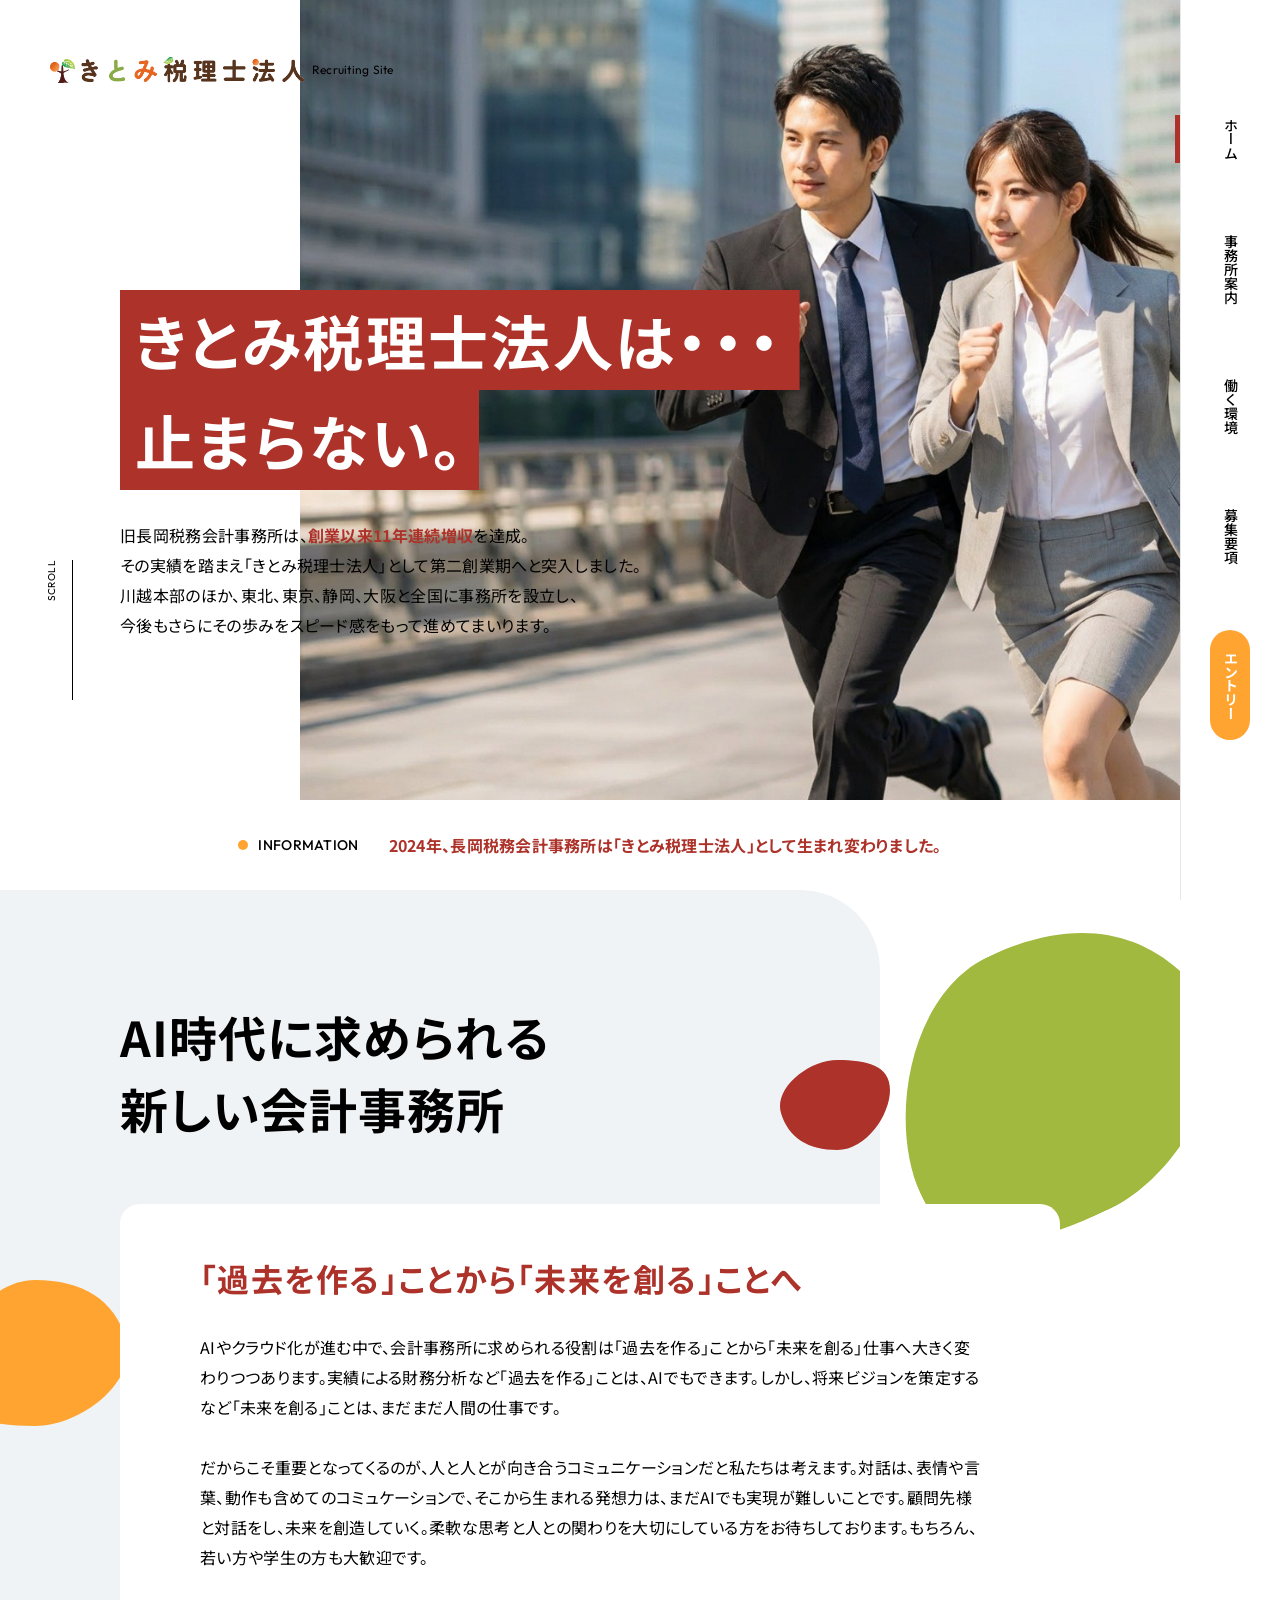
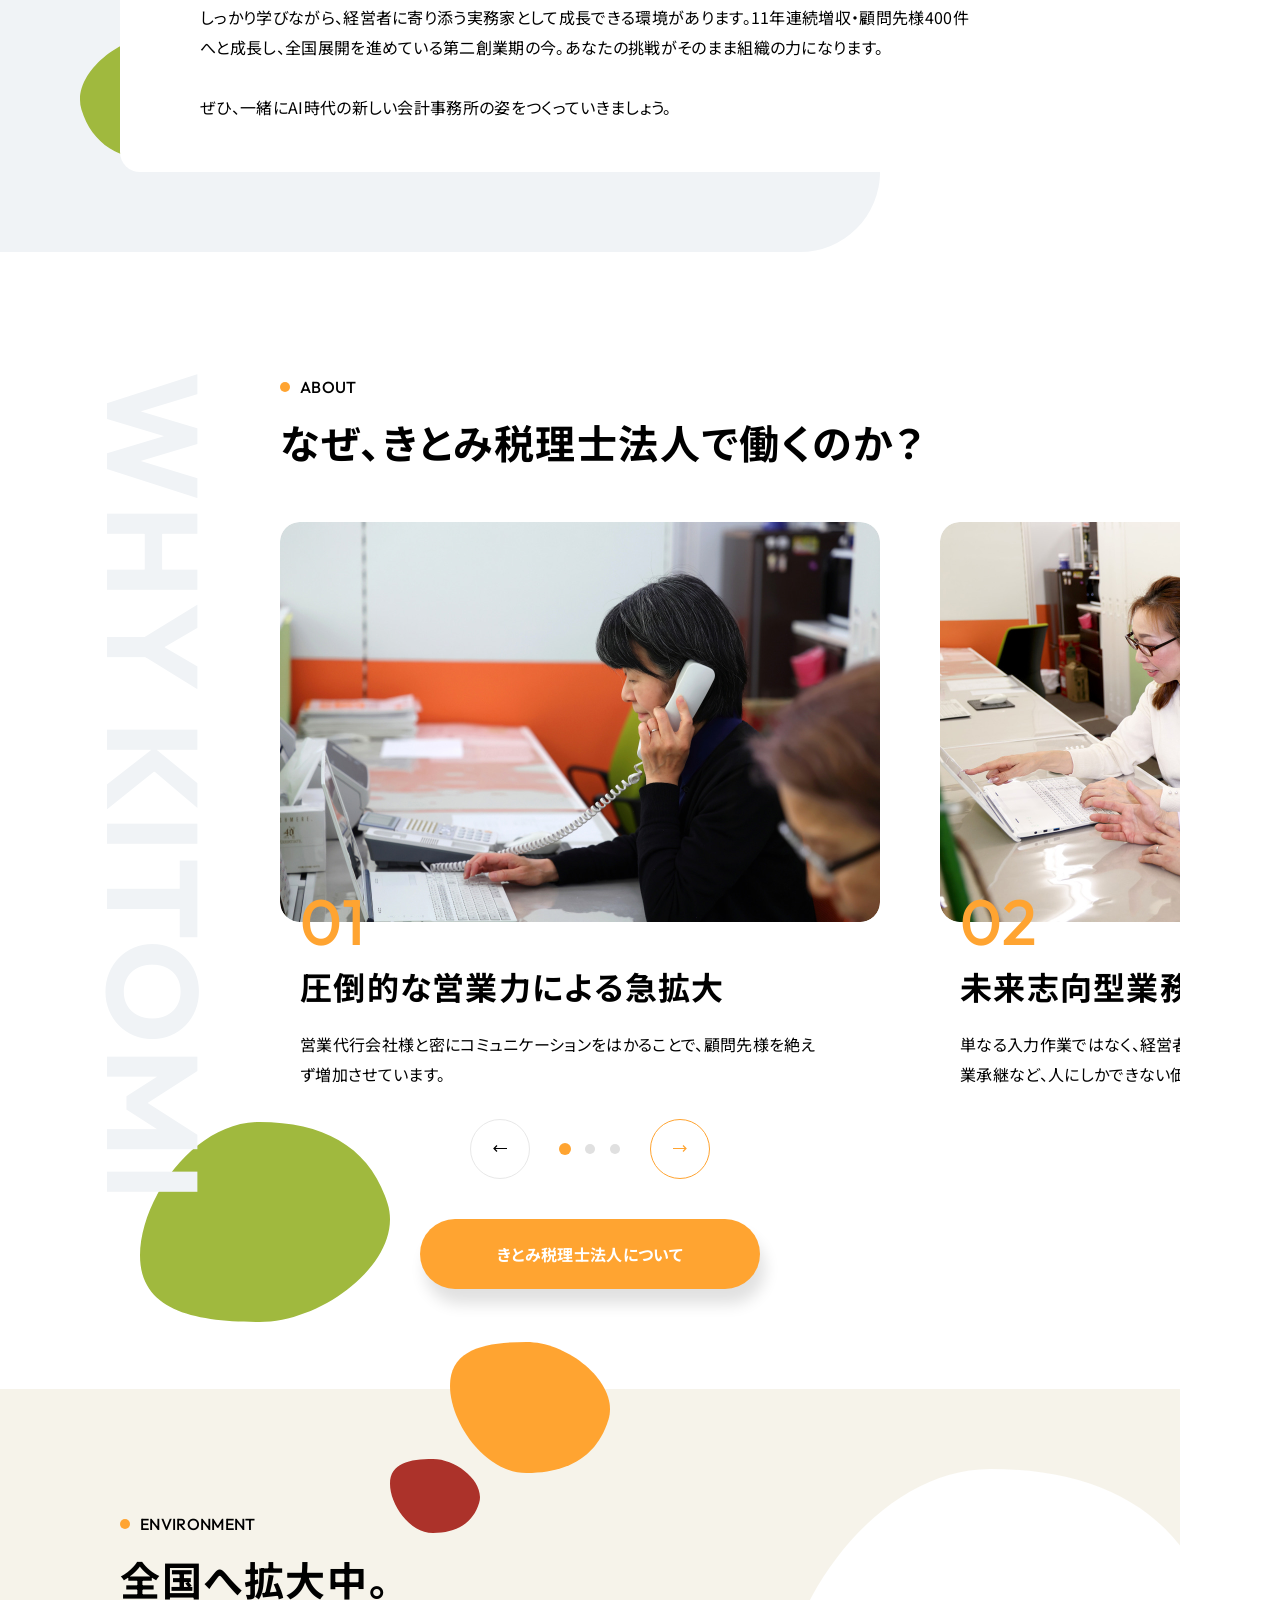
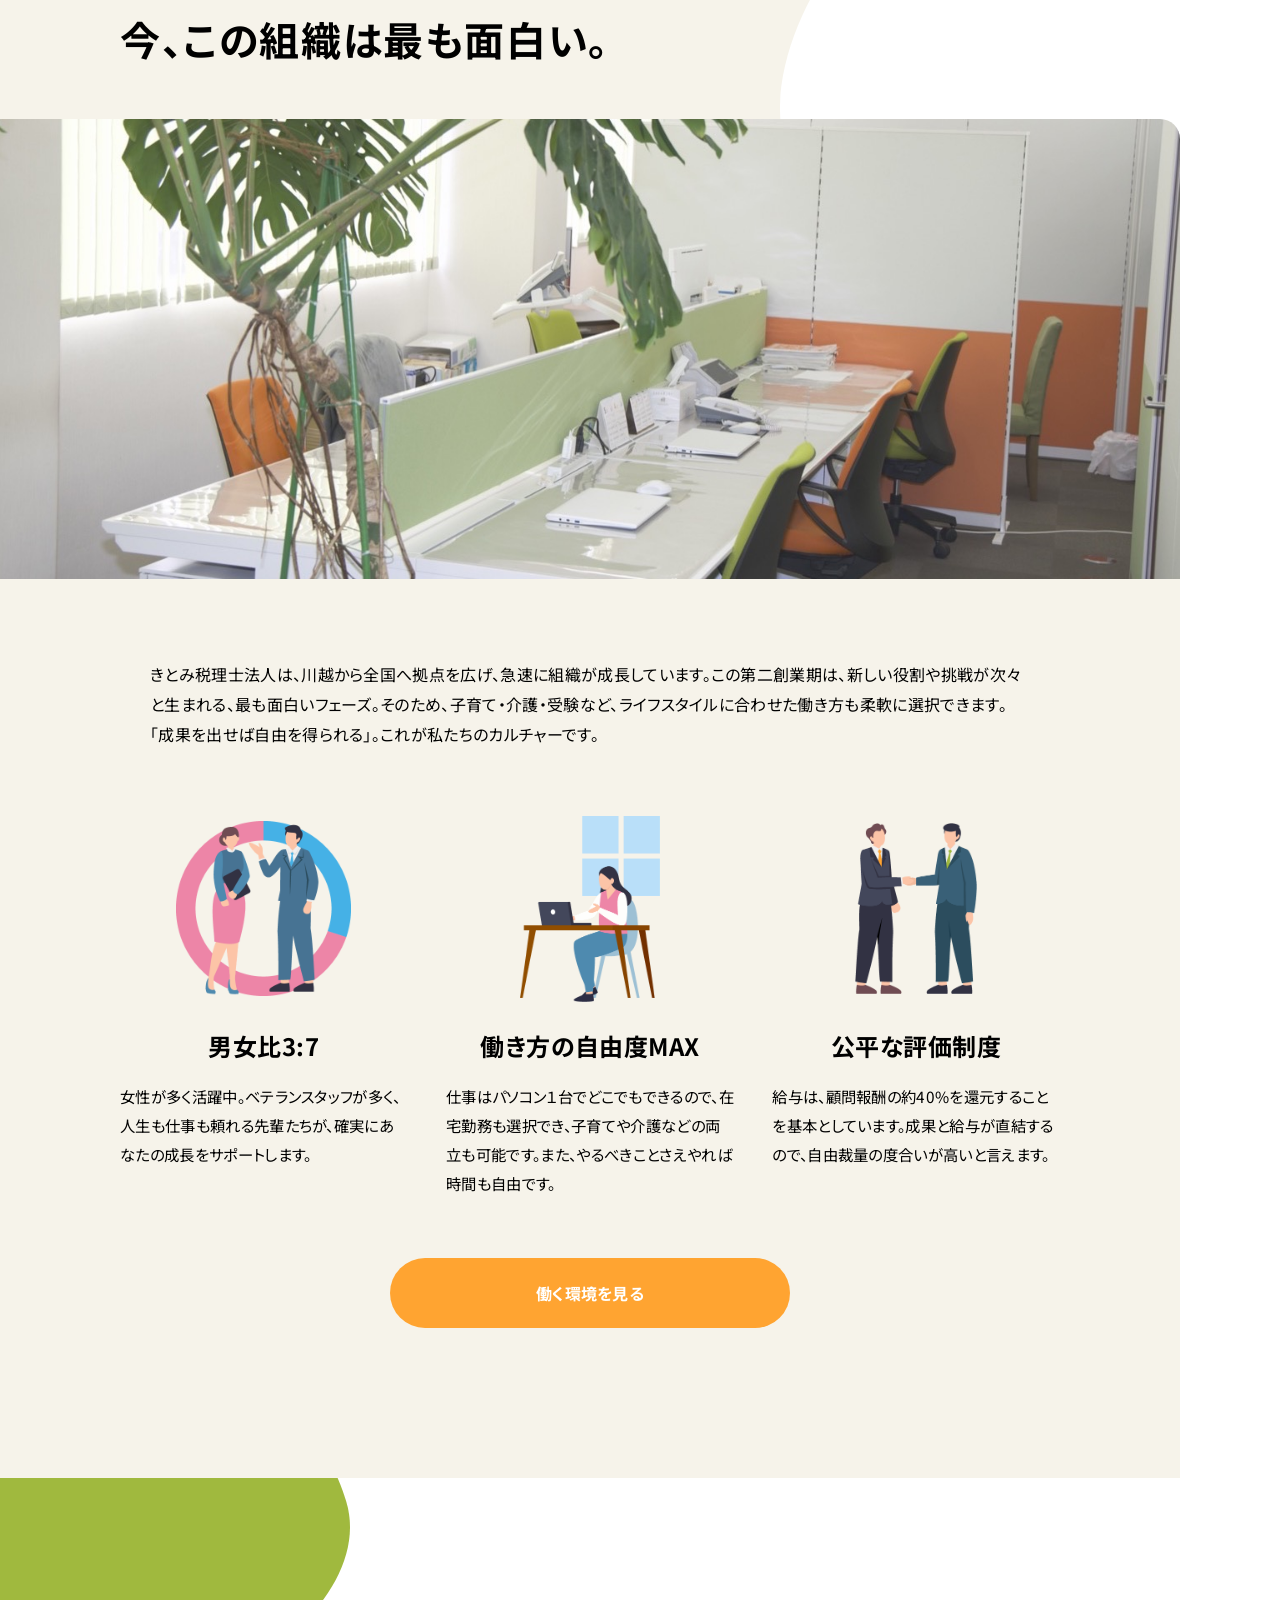
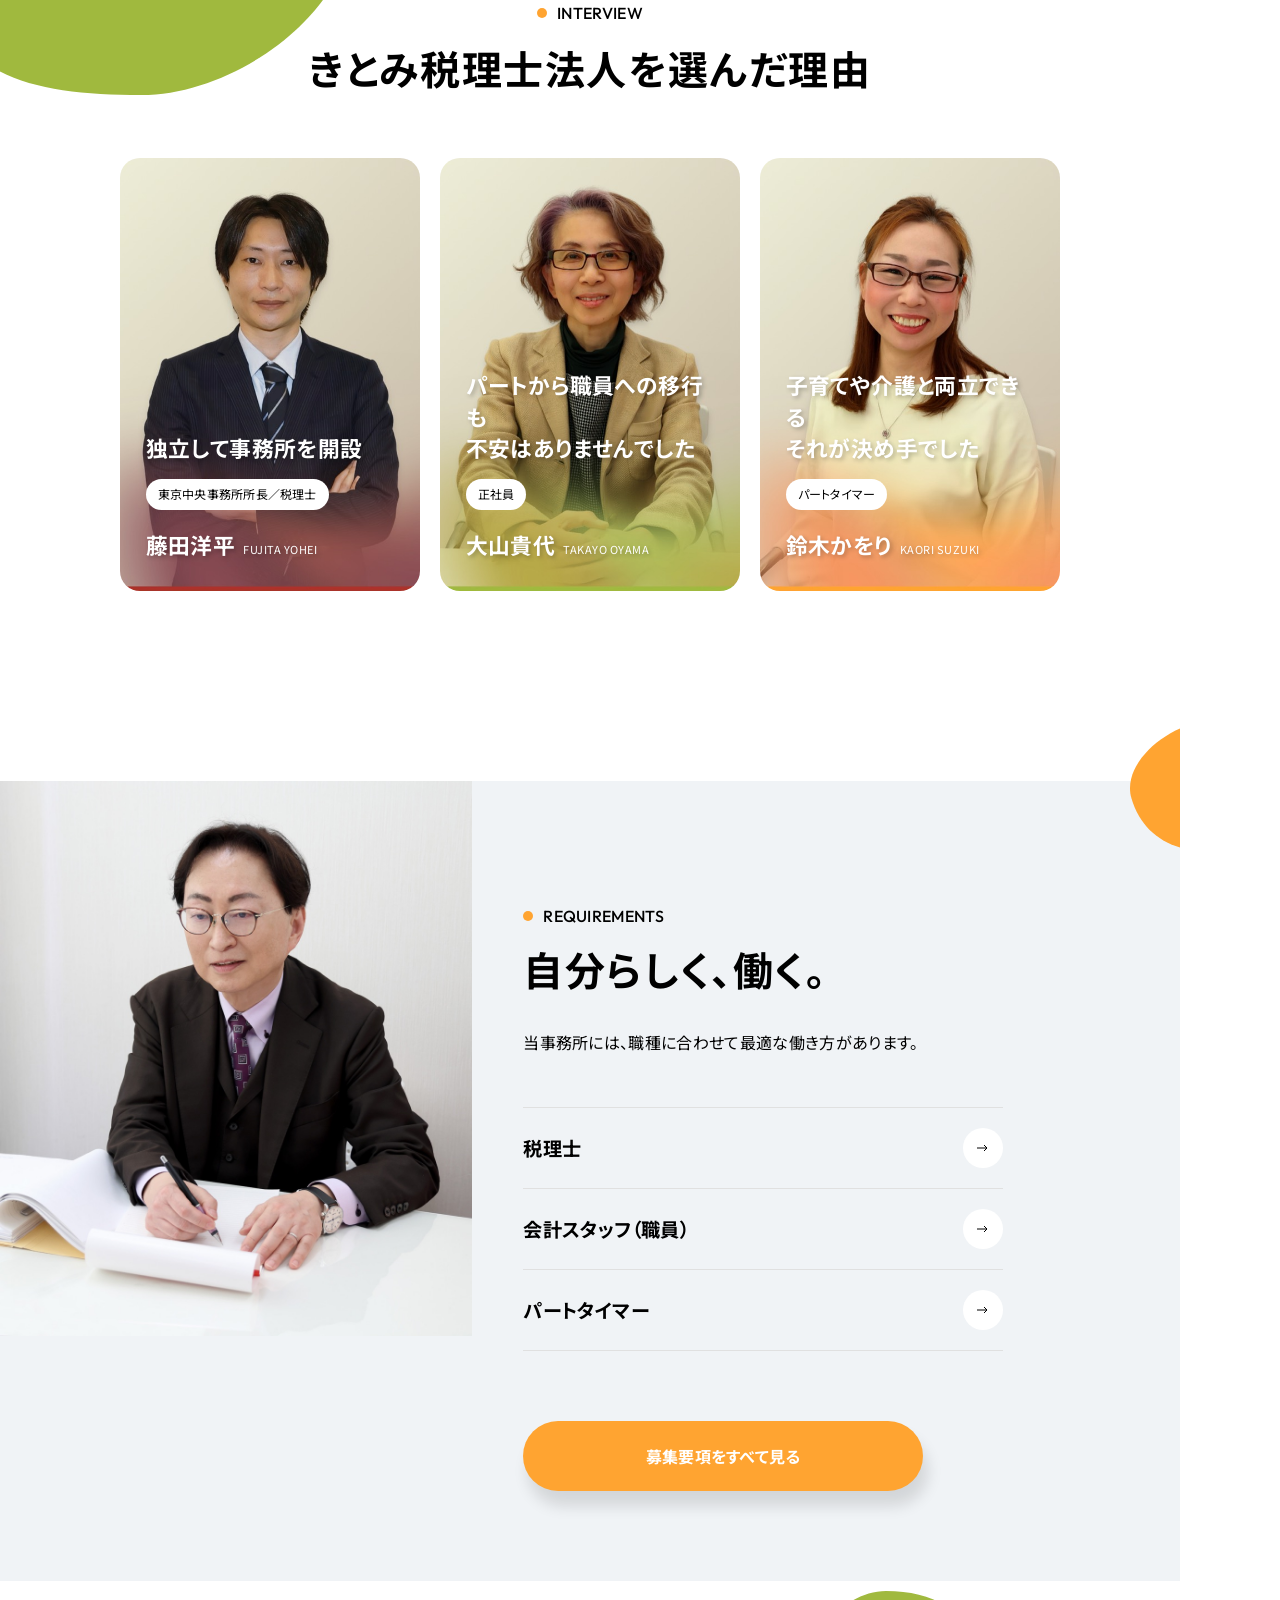
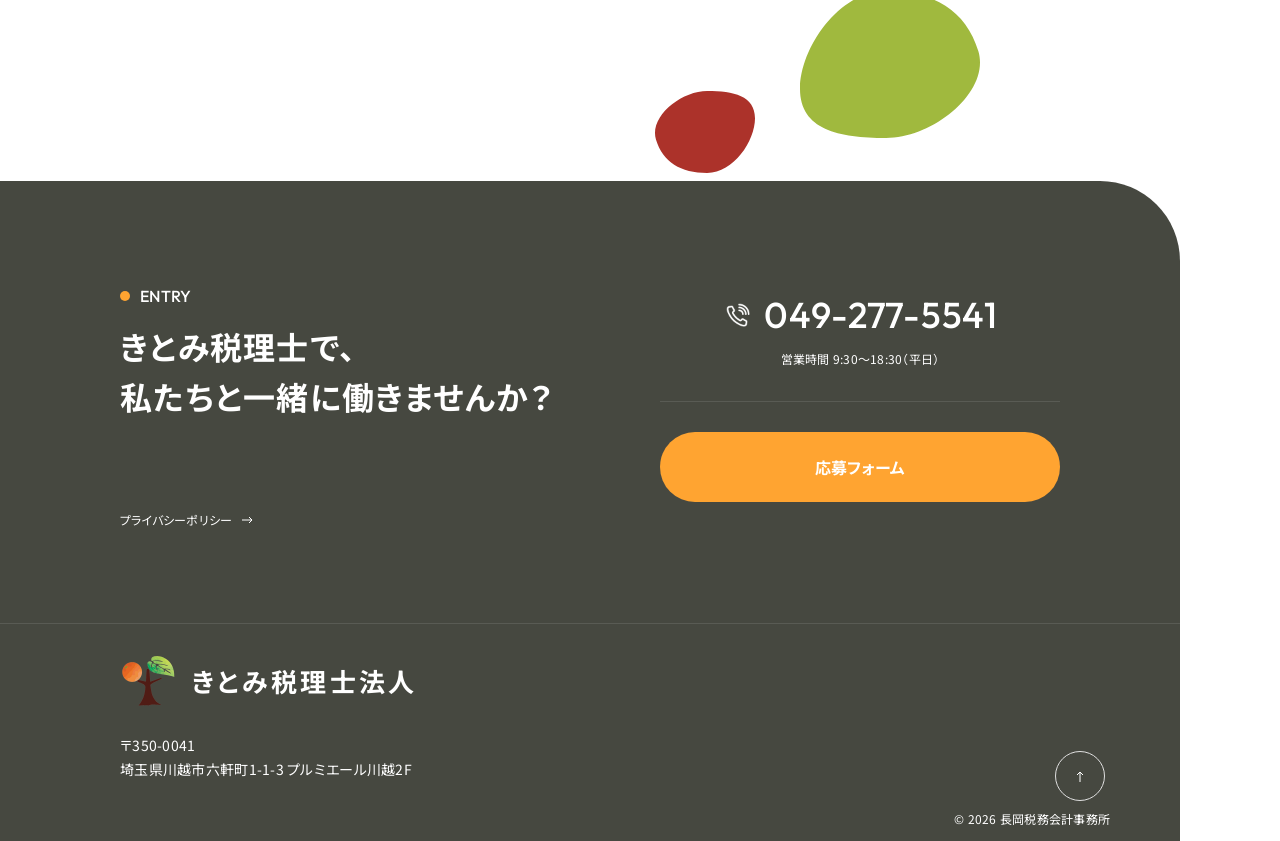
==== index.html @ 3b41a178 "Merge pull request #41 from Zenith-Blue/feature/interview03-popup インタビュー03(鈴木かをり)ポップアップ追加" ====
<!DOCTYPE html>
<html lang="ja">
<head>
  <meta charset="UTF-8">
  <meta name="viewport" content="width=device-width, initial-scale=1.0">
  <title>きとみ税理士法人 採用サイト | AI時代に求められる新しい会計事務所</title>
  <meta name="description" content="きとみ税理士法人は止まらない。11年連続増収、川越から全国へ拡大中。税理士・会計スタッフを募集しています。">
  <link rel="preconnect" href="https://fonts.googleapis.com">
  <link rel="preconnect" href="https://fonts.gstatic.com" crossorigin>
  <link href="https://fonts.googleapis.com/css2?family=Noto+Sans+JP:wght@400;500;700&family=Outfit:wght@400;500;700&display=swap" rel="stylesheet">
  <link rel="stylesheet" href="css/reset.css">
  <link rel="stylesheet" href="css/variables.css">
  <link rel="stylesheet" href="css/common.css">
  <link rel="stylesheet" href="css/pages/home.css">
</head>
<body>
  <div id="header-placeholder"></div>

  <main>
    <!-- MV / Hero -->
    <section class="mv" aria-label="メインビジュアル">
      <a href="index.html" class="site-logo mv__logo" aria-label="きとみ税理士法人 トップへ">
        <img src="images/common/logo.png" alt="きとみ税理士法人" class="site-logo__img" width="254" height="40">
        <span class="site-logo__sub">Recruiting Site</span>
      </a>

      <div class="mv__title">
        <span class="mv__title-line">きとみ税理士法人は<span class="mv__title-dots">・・・</span></span>
        <span class="mv__title-line">止まらない。</span>
      </div>

      <p class="mv__lead">
        旧長岡税務会計事務所は、<span class="mv__lead-em">創業以来11年連続増収</span>を達成。<br class="pc-only">
        その実績を踏まえ「きとみ税理士法人」として第二創業期へと突入しました。<br class="pc-only">
        川越本部のほか、東北、東京、静岡、大阪と全国に事務所を設立し、<br class="pc-only">
        今後もさらにその歩みをスピード感をもって進めてまいります。
      </p>

      <div class="mv__scroll" aria-hidden="true">
        <span class="mv__scroll-text">SCROLL</span>
        <span class="mv__scroll-line"></span>
      </div>

      <img src="images/pages/home/mv-hero.jpg" alt="きとみ税理士法人で働くスタッフ" class="mv__photo" width="880" height="800">
    </section>

    <!-- Information -->
    <div class="information">
      <p class="information__row">
        <span class="information__en">INFORMATION</span>
        <span class="information__text information__text--notice">2024年、長岡税務会計事務所は「きとみ税理士法人」として生まれ変わりました。</span>
      </p>
    </div>

    <!-- Message -->
    <section class="message" aria-label="代表メッセージ">
      <img src="images/common/blob-message-1.svg" alt="" class="blob message__blob message__blob--1">
      <img src="images/common/blob-message-2.svg" alt="" class="blob message__blob message__blob--2">
      <img src="images/common/blob-message-3.svg" alt="" class="blob message__blob message__blob--3">
      <img src="images/common/blob-message-4.svg" alt="" class="blob message__blob message__blob--4">

      <div class="message__bg"></div>

      <div class="message__inner">
        <h2 class="message__heading">
          AI時代に求められる<br>新しい会計事務所
        </h2>

        <div class="message__card">
          <h3 class="message__card-title">「過去を作る」ことから<br class="sp-only"><span class="message__card-title-em">「未来を創る」ことへ</span></h3>
          <div class="message__card-body">
            <p>AIやクラウド化が進む中で、会計事務所に求められる役割は「過去を作る」ことから「未来を創る」仕事へ大きく変わりつつあります。実績による財務分析など「過去を作る」ことは、AIでもできます。しかし、将来ビジョンを策定するなど「未来を創る」ことは、まだまだ人間の仕事です。</p>
            <p>だからこそ重要となってくるのが、人と人とが向き合うコミュニケーションだと私たちは考えます。対話は、表情や言葉、動作も含めてのコミュケーションで、そこから生まれる発想力は、まだAIでも実現が難しいことです。顧問先様と対話をし、未来を創造していく。柔軟な思考と人との関わりを大切にしている方をお待ちしております。もちろん、若い方や学生の方も大歓迎です。</p>
            <p>しっかり学びながら、経営者に寄り添う実務家として成長できる環境があります。11年連続増収・顧問先様400件へと成長し、全国展開を進めている第二創業期の今。あなたの挑戦がそのまま組織の力になります。</p>
            <p>ぜひ、一緒にAI時代の新しい会計事務所の姿をつくっていきましょう。</p>
          </div>
        </div>
      </div>
    </section>

    <!-- About / Why Kitomi -->
    <section class="about" aria-label="きとみ税理士法人について">
      <p class="about__deco-text" aria-hidden="true">WHY KITOMI</p>

      <img src="images/common/blob-about-1.svg" alt="" class="blob about__blob about__blob--1">
      <img src="images/common/blob-about-2.svg" alt="" class="blob about__blob about__blob--2">

      <div class="about__title section-title">
        <span class="section-title__en">ABOUT</span>
        <h2 class="section-title__jp">なぜ、きとみ税理士法人で<br class="sp-only">働くのか？</h2>
      </div>

      <div class="about-slider" data-slider>
        <div class="about-slider__viewport">
          <div class="about-slider__track" data-slider-track>
            <article class="about-slider__item" data-slider-item>
              <div class="about-slider__img">
                <picture>
                  <source media="(min-width: 768px)" srcset="images/pages/home/about-01.jpg">
                  <img src="images/pages/home/about-01-sp.jpg" alt="クライアントと対話する税理士" width="600" height="400">
                </picture>
              </div>
              <span class="about-slider__num">01</span>
              <div class="about-slider__txt">
                <h3 class="about-slider__title">圧倒的な営業力による急拡大</h3>
                <p class="about-slider__body">営業代行会社様と密にコミュニケーションをはかることで、顧問先様を絶えず増加させています。</p>
              </div>
            </article>

            <article class="about-slider__item" data-slider-item>
              <div class="about-slider__img">
                <picture>
                  <source media="(min-width: 768px)" srcset="images/pages/home/about-02.jpg">
                  <img src="images/pages/home/about-02-sp.jpg" alt="未来志向の業務" width="600" height="400">
                </picture>
              </div>
              <span class="about-slider__num">02</span>
              <div class="about-slider__txt">
                <h3 class="about-slider__title">未来志向型業務</h3>
                <p class="about-slider__body">単なる入力作業ではなく、経営者との対話、未来の意思決定支援、相続・事業承継など、人にしかできない価値領域に力を入れています。</p>
              </div>
            </article>

            <article class="about-slider__item" data-slider-item>
              <div class="about-slider__img">
                <picture>
                  <source media="(min-width: 768px)" srcset="images/pages/home/about-03.jpg">
                  <img src="images/pages/home/about-03-sp.jpg" alt="柔軟な働き方" width="600" height="400">
                </picture>
              </div>
              <span class="about-slider__num">03</span>
              <div class="about-slider__txt">
                <h3 class="about-slider__title">自由度 × 生産性を両立した働き方</h3>
                <p class="about-slider__body">裁量の大きい働き方、明確な評価制度、新拠点の立ち上げなど個人の挑戦が形になりやすいフェーズです。</p>
              </div>
            </article>
          </div>
        </div>

        <div class="about-slider__pagination">
          <button class="about-slider__arrow about-slider__arrow--prev" data-slider-prev type="button" aria-label="前のスライド">
            <svg viewBox="0 0 14 9" aria-hidden="true">
              <path d="M14 4.5H1M4 1.5L1 4.5L4 7.5" stroke="currentColor" fill="none" stroke-width="1.2"/>
            </svg>
          </button>
          <div class="about-slider__dots" aria-hidden="true">
            <button class="about-slider__dot is-active" data-slider-dot type="button" aria-label="スライド1"></button>
            <button class="about-slider__dot" data-slider-dot type="button" aria-label="スライド2"></button>
            <button class="about-slider__dot" data-slider-dot type="button" aria-label="スライド3"></button>
          </div>
          <button class="about-slider__arrow about-slider__arrow--next" data-slider-next type="button" aria-label="次のスライド">
            <svg viewBox="0 0 14 9" aria-hidden="true">
              <path d="M0 4.5H13M10 1.5L13 4.5L10 7.5" stroke="currentColor" fill="none" stroke-width="1.2"/>
            </svg>
          </button>
        </div>
      </div>

      <a href="about.html" class="button button--gradient button--wide about__cta">きとみ税理士法人について</a>
    </section>

    <!-- Environment -->
    <section class="environment" aria-label="働く環境">
      <img src="images/common/blob-env-1.svg" alt="" class="blob environment__blob environment__blob--1">
      <img src="images/common/blob-env-2.svg" alt="" class="blob environment__blob environment__blob--2">

      <div class="environment__title section-title">
        <span class="section-title__en">ENVIRONMENT</span>
        <h2 class="section-title__jp">全国へ拡大中。<br>今、この組織は最も面白い。</h2>
      </div>

      <figure class="environment__photo">
        <picture>
          <source media="(min-width: 768px)" srcset="images/pages/home/env-main.jpg">
          <img src="images/pages/home/env-main-sp.jpg" alt="きとみ税理士法人 オフィスの様子" width="1240" height="480">
        </picture>
      </figure>

      <p class="environment__lead">
        きとみ税理士法人は、川越から全国へ拠点を広げ、急速に組織が成長しています。この第二創業期は、新しい役割や挑戦が次々と生まれる、最も面白いフェーズ。そのため、子育て・介護・受験など、ライフスタイルに合わせた働き方も柔軟に選択できます。「成果を出せば自由を得られる」。これが私たちのカルチャーです。
      </p>

      <div class="environment__pickup">
        <article class="env-card">
          <div class="env-card__img-wrap">
            <img src="images/pages/home/env-01.png" alt="" class="env-card__img" width="175" height="175">
          </div>
          <h3 class="env-card__title">男女比3:7</h3>
          <p class="env-card__body">女性が多く活躍中。ベテランスタッフが多く、人生も仕事も頼れる先輩たちが、確実にあなたの成長をサポートします。</p>
        </article>

        <article class="env-card">
          <div class="env-card__img-wrap">
            <img src="images/pages/home/env-02.png" alt="" class="env-card__img" width="140" height="185">
          </div>
          <h3 class="env-card__title">働き方の自由度MAX</h3>
          <p class="env-card__body">仕事はパソコン１台でどこでもできるので、在宅勤務も選択でき、子育てや介護などの両立も可能です。また、やるべきことさえやれば時間も自由です。</p>
        </article>

        <article class="env-card">
          <div class="env-card__img-wrap">
            <img src="images/pages/home/env-03.png" alt="" class="env-card__img" width="122" height="170">
          </div>
          <h3 class="env-card__title">公平な評価制度</h3>
          <p class="env-card__body">給与は、顧問報酬の約40%を還元することを基本としています。成果と給与が直結するので、自由裁量の度合いが高いと言えます。</p>
        </article>
      </div>

      <a href="environment.html" class="button button--orange environment__cta">働く環境を見る</a>
    </section>

    <!-- Interview -->
    <section class="interview" aria-label="社員インタビュー">
      <img src="images/common/blob-interview.svg" alt="" class="blob interview__blob">

      <div class="interview__title section-title section-title--center">
        <span class="section-title__en">INTERVIEW</span>
        <h2 class="section-title__jp">きとみ税理士法人を選んだ理由</h2>
      </div>

      <div class="interview-slider" data-slider data-slider-max="1200">
        <div class="interview__list" data-slider-track>
          <button type="button" class="interview-card" data-slider-item data-popup-open="interview-popup-01" aria-label="藤田洋平さんのインタビューを読む">
            <div class="interview-card__img-wrap">
              <img src="images/pages/home/interview-01-fujita.jpg" alt="" class="interview-card__img" width="360" height="520">
              <div class="interview-card__overlay"></div>
              <div class="interview-card__gradient"></div>
            </div>
            <div class="interview-card__txt">
              <div class="interview-card__labels">
                <span class="interview-card__label">独立して事務所を開設</span>
              </div>
              <span class="interview-card__role">東京中央事務所所長／税理士</span>
              <p class="interview-card__name">藤田洋平<span class="interview-card__name-en">FUJITA YOHEI</span></p>
            </div>
          </button>

          <button type="button" class="interview-card" data-slider-item data-popup-open="interview-popup-02" aria-label="大山貴代さんのインタビューを読む">
            <div class="interview-card__img-wrap">
              <img src="images/pages/home/interview-03.jpg" alt="" class="interview-card__img" width="360" height="520">
              <div class="interview-card__overlay"></div>
              <div class="interview-card__gradient"></div>
            </div>
            <div class="interview-card__txt">
              <div class="interview-card__labels">
                <span class="interview-card__label">パートから職員への移行も</span>
                <span class="interview-card__label">不安はありませんでした</span>
              </div>
              <span class="interview-card__role">正社員</span>
              <p class="interview-card__name">大山貴代<span class="interview-card__name-en">TAKAYO OYAMA</span></p>
            </div>
          </button>

          <button type="button" class="interview-card" data-slider-item data-popup-open="interview-popup-03" aria-label="鈴木かをりさんのインタビューを読む">
            <div class="interview-card__img-wrap">
              <img src="images/pages/home/interview-01.jpg" alt="" class="interview-card__img" width="360" height="520">
              <div class="interview-card__overlay"></div>
              <div class="interview-card__gradient"></div>
            </div>
            <div class="interview-card__txt">
              <div class="interview-card__labels">
                <span class="interview-card__label">子育てや介護と両立できる</span>
                <span class="interview-card__label">それが決め手でした</span>
              </div>
              <span class="interview-card__role">パートタイマー</span>
              <p class="interview-card__name">鈴木かをり<span class="interview-card__name-en">KAORI SUZUKI</span></p>
            </div>
          </button>
        </div>

        <div class="interview-slider__dots">
          <button class="about-slider__dot is-active" data-slider-dot type="button" aria-label="スライド1"></button>
          <button class="about-slider__dot" data-slider-dot type="button" aria-label="スライド2"></button>
          <button class="about-slider__dot" data-slider-dot type="button" aria-label="スライド3"></button>
        </div>
      </div>
    </section>

    <!-- Recruit -->
    <section class="recruit" aria-label="募集要項">
      <img src="images/common/blob-recruit-1.svg" alt="" class="blob recruit__blob recruit__blob--1">
      <img src="images/common/blob-recruit-2.svg" alt="" class="blob recruit__blob recruit__blob--2">
      <img src="images/common/blob-recruit-3.svg" alt="" class="blob recruit__blob recruit__blob--3">

      <div class="recruit__bg"></div>
      <figure class="recruit__photo">
        <picture>
          <source media="(max-width: 767px)" srcset="images/pages/home/recruit-bg-sp.jpg">
          <img src="images/pages/home/recruit-bg.jpg" alt="" width="680" height="800">
        </picture>
      </figure>

      <div class="recruit__content">
        <div class="recruit__title section-title">
          <span class="section-title__en">REQUIREMENTS</span>
          <h2 class="section-title__jp">自分らしく、働く。</h2>
        </div>

        <p class="recruit__lead">当事務所には、職種に合わせて最適な働き方があります。</p>

        <ul class="recruit__list">
          <li class="recruit__item">
            <a href="requirements.html#zeirishi" class="recruit__link">
              <span class="recruit__job">税理士</span>
              <span class="recruit__arrow" aria-hidden="true">
                <svg viewBox="0 0 12 8"><path d="M0 4h10M7 1l3 3-3 3" fill="none" stroke-width="1"/></svg>
              </span>
            </a>
          </li>
          <li class="recruit__item">
            <a href="requirements.html#kaikei" class="recruit__link">
              <span class="recruit__job">会計スタッフ（職員）</span>
              <span class="recruit__arrow" aria-hidden="true">
                <svg viewBox="0 0 12 8"><path d="M0 4h10M7 1l3 3-3 3" fill="none" stroke-width="1"/></svg>
              </span>
            </a>
          </li>
          <li class="recruit__item">
            <a href="requirements.html#part" class="recruit__link">
              <span class="recruit__job">パートタイマー</span>
              <span class="recruit__arrow" aria-hidden="true">
                <svg viewBox="0 0 12 8"><path d="M0 4h10M7 1l3 3-3 3" fill="none" stroke-width="1"/></svg>
              </span>
            </a>
          </li>
        </ul>

        <a href="requirements.html" class="button button--gradient recruit__cta">募集要項をすべて見る</a>
      </div>
    </section>

    <!-- Footer (共通) -->
    <footer class="footer" id="footer-placeholder"></footer>
  </main>

  <!-- Interview Popup 01 (所長／税理士) -->
  <div class="interview-popup" id="interview-popup-01" aria-hidden="true" role="dialog" aria-modal="true" aria-labelledby="interview-popup-01-title">
    <div class="interview-popup__overlay" data-popup-close></div>

    <div class="interview-popup__container" role="document">
      <header class="interview-popup__header">
        <a href="index.html" class="site-logo interview-popup__logo" aria-label="きとみ税理士法人 トップへ">
          <img src="images/common/logo.png" alt="きとみ税理士法人" class="site-logo__img" width="160" height="26">
          <span class="site-logo__sub">Recruiting Site</span>
        </a>
        <button type="button" class="interview-popup__close" data-popup-close aria-label="閉じる">
          <svg viewBox="0 0 24 24" aria-hidden="true">
            <path d="M4 4l16 16M20 4L4 20" stroke="currentColor" stroke-width="2" fill="none" stroke-linecap="round"/>
          </svg>
        </button>
      </header>

      <div class="interview-popup__body">
        <div class="interview-popup__intro">
          <figure class="interview-popup__intro-img">
            <img src="images/pages/home/interview-01-fujita.jpg" alt="" width="380" height="380">
          </figure>
          <div class="interview-popup__intro-txt">
            <h2 class="interview-popup__title" id="interview-popup-01-title">
              <span class="interview-popup__title-en">INTERVIEW01</span>
              <span class="interview-popup__title-jp">社員インタビュー01</span>
            </h2>
            <span class="interview-popup__tag">東京中央事務所所長／税理士</span>
            <p class="interview-popup__name">
              藤田洋平
              <span class="interview-popup__name-en">FUJITA YOHEI</span>
            </p>
            <p class="interview-popup__lead">東京中央事務所 所長／税理士<br>法人・個人の税務顧問、相続、コンサルティングまで幅広く対応。</p>
          </div>
        </div>

        <article class="interview-popup__qa">
          <p class="interview-popup__q-label">Question 01</p>
          <h3 class="interview-popup__q-title">入社を決めた理由と、現在のお仕事を教えてください</h3>
          <p class="interview-popup__a">もともと独立開業を考えていた中で、独立開業のサポートが充実していること、また拠点事務所を増やしている事務所全体としての拡大意欲に魅力を感じ、入社を決めました。現在は東京中央事務所の所長として経営と実務に邁進しており、法人・個人の方の税務顧問をメインに、相続業務や各種コンサルティング業務など幅広くお引受けしています。</p>
        </article>

        <article class="interview-popup__qa interview-popup__qa--with-img interview-popup__qa--img-right">
          <div class="interview-popup__qa-txt">
            <p class="interview-popup__q-label">Question 02</p>
            <h3 class="interview-popup__q-title">会社のサポートや拠点間の連携について教えてください</h3>
            <p class="interview-popup__a">事務所を新規開設する際にはクライアントをそのまま引き継がせてもらい、業務に必要な会計ソフト・税務ソフトや刊行物資料も一部全体で共有させてもらっていますので、個人で開業するのに比べてコストを抑えた事務所運営ができています。また、各拠点の所長が集まる月に一度の社員会をテレビ会議で開催しており、社員会で共有された情報も自身の事務所運営の参考にさせてもらっています。</p>
          </div>
          <figure class="interview-popup__qa-img">
            <img src="images/pages/home/interview-01-q2.jpg" alt="" width="320" height="240">
          </figure>
        </article>

        <article class="interview-popup__qa interview-popup__qa--with-img interview-popup__qa--img-left">
          <figure class="interview-popup__qa-img">
            <img src="images/pages/home/interview-01-q3.jpg" alt="" width="320" height="240">
          </figure>
          <div class="interview-popup__qa-txt">
            <p class="interview-popup__q-label">Question 03</p>
            <h3 class="interview-popup__q-title">やりがいを感じる瞬間と、ご自身が成長したと感じる部分は？</h3>
            <p class="interview-popup__a">クライアントの役に立てて感謝された時が、もっともやりがいを感じる瞬間です。税理士は多くの人に必要とされる存在ですので、誰かの役に立てる機会が豊富にあります。また、一従業員ではなく経営者としての意識を持てるようになったことも、自分自身が成長したと感じる部分です。</p>
          </div>
        </article>

        <aside class="interview-popup__message">
          <h3 class="interview-popup__message-title">これから入る方へ一言</h3>
          <p class="interview-popup__message-txt">私のように独立開業意欲がある人にとっても、魅力的な事務所だと思います。</p>
        </aside>

        <div class="interview-popup__footer">
          <button type="button" class="interview-popup__close-btn" data-popup-close>ページを閉じる</button>
        </div>
      </div>
    </div>
  </div>

  <!-- Interview Popup 02 (大山貴代) -->
  <div class="interview-popup" id="interview-popup-02" aria-hidden="true" role="dialog" aria-modal="true" aria-labelledby="interview-popup-02-title">
    <div class="interview-popup__overlay" data-popup-close></div>

    <div class="interview-popup__container" role="document">
      <header class="interview-popup__header">
        <a href="index.html" class="site-logo interview-popup__logo" aria-label="きとみ税理士法人 トップへ">
          <img src="images/common/logo.png" alt="きとみ税理士法人" class="site-logo__img" width="160" height="26">
          <span class="site-logo__sub">Recruiting Site</span>
        </a>
        <button type="button" class="interview-popup__close" data-popup-close aria-label="閉じる">
          <svg viewBox="0 0 24 24" aria-hidden="true">
            <path d="M4 4l16 16M20 4L4 20" stroke="currentColor" stroke-width="2" fill="none" stroke-linecap="round"/>
          </svg>
        </button>
      </header>

      <div class="interview-popup__body">
        <div class="interview-popup__intro">
          <figure class="interview-popup__intro-img">
            <img src="images/pages/home/interview01-intro.webp" alt="大山貴代さん" width="380" height="380">
          </figure>
          <div class="interview-popup__intro-txt">
            <h2 class="interview-popup__title" id="interview-popup-02-title">
              <span class="interview-popup__title-en">INTERVIEW02</span>
              <span class="interview-popup__title-jp">社員インタビュー02</span>
            </h2>
            <span class="interview-popup__tag">正社員</span>
            <p class="interview-popup__name">
              大山 貴代
              <span class="interview-popup__name-en">TAKAYO OYAMA</span>
            </p>
            <p class="interview-popup__lead">入社2年目でパートから正社員に。<br>様々な職種の顧問先を幅広く担当中。</p>
          </div>
        </div>

        <article class="interview-popup__qa">
          <p class="interview-popup__q-label">Question 01</p>
          <h3 class="interview-popup__q-title">入社を決めた理由はなんでしたか？</h3>
          <p class="interview-popup__a">ハローワークからきとみ税理士法人を紹介されたのがきっかけです。<br>年齢に関係なく、やる気のある人を採用しているといわれたこと、事務所は清潔感があり働きやすそうな空間だと感じたこと、川越市駅の近いという立地条件の良さ、対応してくれた女性社員の方が、明るく気さくな雰囲気でとても感じがよかったこと等が決め手になりました。</p>
        </article>

        <article class="interview-popup__qa interview-popup__qa--with-img interview-popup__qa--img-right">
          <div class="interview-popup__qa-txt">
            <p class="interview-popup__q-label">Question 02</p>
            <h3 class="interview-popup__q-title">現在、どんなお仕事をしていますか？</h3>
            <p class="interview-popup__a">入社1年目はパート社員、2年目から正社員となり、色々な職種の顧問先を幅広く担当しています。<br>毎月の試算表や申告書の作成など、各顧問先のご要望に応えるべく日々務めています。<br>各顧問先を一人で担当するため、仕事の進め方を自分で調整・管理でき、高齢の母がいる私も急なお休みや取りやすく大変助かっています。<br>普段お会いできない社長様方とお話しする中で経営者の考え方や人柄を知ることができ、「また、よろしくお願いします。」と言われると、もっと役に立ちたいと思え、やりがいを感じます。</p>
          </div>
          <figure class="interview-popup__qa-img">
            <img src="images/pages/home/interview01-q2.webp" alt="" width="320" height="240">
          </figure>
        </article>

        <article class="interview-popup__qa interview-popup__qa--with-img interview-popup__qa--img-left">
          <figure class="interview-popup__qa-img">
            <img src="images/pages/home/interview01-q3.webp" alt="" width="320" height="240">
          </figure>
          <div class="interview-popup__qa-txt">
            <p class="interview-popup__q-label">Question 03</p>
            <h3 class="interview-popup__q-title">きとみ税理士法人はどんな雰囲気の事務所ですか？</h3>
            <p class="interview-popup__a">女性スタッフが多いため、きめ細かい対応・配慮が行き届いており、調和のとれた優しい雰囲気の事務所です。就業中はそれぞれの職員が黙々と仕事をしていますが、お昼休みなど休憩時間になると、ワイワイガヤガヤ楽しくしています。仕事上の不明点などを問い合わせると心良くアドバイスがもらえて、大変心強いです。</p>
          </div>
        </article>

        <aside class="interview-popup__message">
          <h3 class="interview-popup__message-title">これから入る方へ一言</h3>
          <p class="interview-popup__message-txt">私どもの事務所には、知識豊富なベテラン職員が大勢勤務しています。はじめは緊張すると思いますが、働きやすい事務所です。ぜひお待ちしております。</p>
        </aside>

        <div class="interview-popup__footer">
          <button type="button" class="interview-popup__close-btn" data-popup-close>ページを閉じる</button>
        </div>
      </div>
    </div>
  </div>

  <!-- Interview Popup 03 (パートタイマー) -->
  <div class="interview-popup" id="interview-popup-03" aria-hidden="true" role="dialog" aria-modal="true" aria-labelledby="interview-popup-03-title">
    <div class="interview-popup__overlay" data-popup-close></div>

    <div class="interview-popup__container" role="document">
      <header class="interview-popup__header">
        <a href="index.html" class="site-logo interview-popup__logo" aria-label="きとみ税理士法人 トップへ">
          <img src="images/common/logo.png" alt="きとみ税理士法人" class="site-logo__img" width="160" height="26">
          <span class="site-logo__sub">Recruiting Site</span>
        </a>
        <button type="button" class="interview-popup__close" data-popup-close aria-label="閉じる">
          <svg viewBox="0 0 24 24" aria-hidden="true">
            <path d="M4 4l16 16M20 4L4 20" stroke="currentColor" stroke-width="2" fill="none" stroke-linecap="round"/>
          </svg>
        </button>
      </header>

      <div class="interview-popup__body">
        <div class="interview-popup__intro">
          <figure class="interview-popup__intro-img">
            <img src="images/pages/home/interview-01.jpg" alt="鈴木かをりさん" width="380" height="380">
          </figure>
          <div class="interview-popup__intro-txt">
            <h2 class="interview-popup__title" id="interview-popup-03-title">
              <span class="interview-popup__title-en">INTERVIEW03</span>
              <span class="interview-popup__title-jp">社員インタビュー03</span>
            </h2>
            <span class="interview-popup__tag">パートタイマー</span>
            <p class="interview-popup__name">
              鈴木 かをり
              <span class="interview-popup__name-en">KAORI SUZUKI</span>
            </p>
            <p class="interview-popup__lead">30年ぶりに会計事務所の世界へ。<br>データ入力と顧客訪問を担当中。</p>
          </div>
        </div>

        <article class="interview-popup__qa">
          <p class="interview-popup__q-label">Question 01</p>
          <h3 class="interview-popup__q-title">入社を決めた理由はなんでしたか？</h3>
          <p class="interview-popup__a">前職での業務内容が自分に合わず、転職を考えていた時に求人サイトのIndeedを開いたところ、トップにこの事務所が表示されていました。ページを開くと見覚えのあるお顔「長岡先生」があり、30年前にご一緒させていただいた先生のもとで、もう一度会計事務所の仕事がしたい！と強く思ったことが決め手です。</p>
        </article>

        <article class="interview-popup__qa interview-popup__qa--with-img interview-popup__qa--img-right">
          <div class="interview-popup__qa-txt">
            <p class="interview-popup__q-label">Question 02</p>
            <h3 class="interview-popup__q-title">現在、どんなお仕事をしていますか？</h3>
            <p class="interview-popup__a">パート社員として、週5日・9:00〜17:00で勤務しています。メインは社員さんが担当する関与先（顧客）のデータ入力で、加えて数件の顧客を自分でも持たせていただき、ご訪問も行っています。人とのコミュニケーションをとることが好きなので、関与先へご訪問させていただく時間がいちばんのやりがい。多分、営業向きなのだと思います（笑）。働く時間も日数も自由にさせていただけるので、家のこともきちんとこなしながら、無理なくバランスをとって働けています。</p>
          </div>
          <figure class="interview-popup__qa-img">
            <img src="images/pages/home/interview-03-q2.jpg" alt="" width="320" height="240">
          </figure>
        </article>

        <article class="interview-popup__qa interview-popup__qa--with-img interview-popup__qa--img-left">
          <figure class="interview-popup__qa-img">
            <img src="images/pages/home/interview-03-q3.jpg" alt="" width="320" height="240">
          </figure>
          <div class="interview-popup__qa-txt">
            <p class="interview-popup__q-label">Question 03</p>
            <h3 class="interview-popup__q-title">どんな雰囲気の事務所ですか？</h3>
            <p class="interview-popup__a">女性が多いと賑やかになりがちですが、細かく神経を使う業務が多いため、話し声も少なく、静かで落ち着いた雰囲気です。女性特有のドロドロした感じもないので、私はとても快適に過ごしています。</p>
          </div>
        </article>

        <aside class="interview-popup__message">
          <h3 class="interview-popup__message-title">これから入る方へ一言</h3>
          <p class="interview-popup__message-txt">私も入社してまだ半年。30年ぶりの会計事務所の仕事を覚えながら、最初は不安でいっぱいでした。それでも毎日一歩ずつ業務を覚え、温かいスタッフに囲まれて楽しく働いています。新しい環境は緊張すると思いますが、一緒に頑張りましょう！</p>
        </aside>

        <div class="interview-popup__footer">
          <button type="button" class="interview-popup__close-btn" data-popup-close>ページを閉じる</button>
        </div>
      </div>
    </div>
  </div>

  <script src="js/include.js"></script>
  <script src="js/main.js" defer></script>
  <script src="js/slider.js" defer></script>
  <script src="js/popup.js" defer></script>
</body>
</html>
---- css/variables.css ----
:root {
  /* === Colors (Figma変数) === */
  --color-black: #000000;
  --color-white: #ffffff;
  --color-orange: #ffa431;
  --color-red: #ac322a;
  --color-green: #a0b93e;
  --color-beige: #f6f3ea;
  --color-gray-100: #e8e8e8;
  --color-gray-200: #f0f3f6;
  --color-gray-300: #e0e0e0;
  --color-text: #1a1a1a;
  --color-text-muted: #555555;   /* 補足テキスト・任意バッジの文字 */
  --color-placeholder: #9aa0a6;  /* フォーム入力欄のプレースホルダー */
  --color-success: #2e7d32;      /* フォーム送信成功メッセージ */
  --color-tint-green: #ecf1d8;   /* I/Oカード「入力」背景（薄緑） */
  --color-tint-orange: #fff5ea;  /* I/Oカード「出力」背景（薄橙） */

  /* グラデーション */
  --gradient-cta: linear-gradient(90deg, #ffa431 0%, #ac322a 100%);

  /* === Typography === */
  --font-jp: "Noto Sans JP", "Hiragino Kaku Gothic ProN", "Yu Gothic",
    sans-serif;
  --font-en: "Outfit", "Helvetica Neue", Arial, sans-serif;

  /* === Spacing === */
  --space-xs: 8px;
  --space-sm: 10px;
  --space-md: 20px;
  --space-lg: 30px;
  --space-xl: 50px;
  --space-2xl: 80px;
  --space-3xl: 120px;

  /* === Layout === */
  --nav-width: 100px;
  --content-max: 1440px;
  --content-inner: 1240px;
  --section-padding-x: 120px;
  --col-1: 1120px;
  --col-3: 340px;

  /* === Radius === */
  --radius-sm: 8px;
  --radius-md: 20px;
  --radius-lg: 50px;
  --radius-xl: 80px;

  /* === Shadow === */
  --shadow-cta: 5px 15px 15px rgba(0, 0, 0, 0.12);
}
---- css/common.css ----
/* ==========================================================================
   Utilities
   ========================================================================== */

.nowrap {
  white-space: nowrap;
}

/* ==========================================================================
   Base
   ========================================================================== */

body {
  font-family: var(--font-jp);
  font-size: 16px;
  line-height: 1.875;
  color: var(--color-black);
  background-color: var(--color-white);
  font-feature-settings: "palt" 1;
}

/* メインコンテンツは右側のナビ分の余白を確保 */
main {
  margin-right: var(--nav-width);
  position: relative;
  overflow-x: clip;
}

.section {
  position: relative;
  padding: 0 var(--section-padding-x);
}

.container {
  max-width: var(--content-inner);
  margin: 0 auto;
}

/* ==========================================================================
   Section Title (英＋日)
   ========================================================================== */

.section-title {
  display: flex;
  flex-direction: column;
  align-items: flex-start;
  gap: var(--space-sm);
}

.section-title--center {
  align-items: center;
  text-align: center;
}

.section-title__en {
  display: flex;
  align-items: center;
  gap: var(--space-sm);
  font-family: var(--font-en);
  font-weight: 500;
  font-size: 16px;
  letter-spacing: 0.32px;
  color: var(--color-black);
}

.section-title__en::before {
  content: "";
  display: block;
  width: 10px;
  height: 10px;
  border-radius: 50%;
  background-color: var(--color-orange);
}

.section-title__en--white {
  color: var(--color-white);
}

.section-title__jp {
  font-family: var(--font-jp);
  font-weight: 700;
  font-size: 40px;
  line-height: 60px;
  letter-spacing: 1.6px;
  color: var(--color-black);
}

.section-title__jp--white {
  color: var(--color-white);
}

.section-title__jp--lg {
  font-size: 32px;
  line-height: 50px;
  letter-spacing: 1.28px;
}

/* ==========================================================================
   Buttons / CTA
   ========================================================================== */

.button {
  display: inline-flex;
  align-items: center;
  justify-content: center;
  width: 400px;
  max-width: 100%;
  height: 70px;
  border-radius: var(--radius-lg);
  font-family: var(--font-jp);
  font-weight: 700;
  font-size: 16px;
  letter-spacing: 0.32px;
  color: var(--color-white);
  text-align: center;
  transition: opacity 0.2s ease;
}

.button:hover {
  opacity: 0.85;
}

.button--orange {
  background-color: var(--color-orange);
}

.button--gradient {
  background-color: var(--color-orange);
  box-shadow: var(--shadow-cta);
}

.button--wide {
  width: 340px;
}

/* ==========================================================================
   Sidebar Nav (右側固定縦書きナビ)
   ========================================================================== */

.side-nav {
  position: fixed;
  top: 0;
  right: 0;
  width: var(--nav-width);
  height: 100vh;
  background-color: var(--color-white);
  border-left: 1px solid var(--color-gray-100);
  z-index: 100;
  display: flex;
  flex-direction: column;
  align-items: center;
  padding-top: 110px;
}

.side-nav__list {
  display: flex;
  flex-direction: column;
  align-items: center;
  gap: 50px;
}

.side-nav__item {
  position: relative;
}

.side-nav__link {
  writing-mode: vertical-rl;
  font-family: var(--font-jp);
  font-weight: 500;
  font-size: 14px;
  line-height: 1.14;
  color: var(--color-black);
  font-feature-settings: "vert" 1;
  text-align: center;
  display: inline-block;
  padding: 8px 14px;
  transition: opacity 0.2s ease;
}

.side-nav__link:hover {
  opacity: 0.6;
}

.side-nav__entry {
  display: flex;
  flex-direction: column;
  align-items: center;
  justify-content: center;
  width: 40px;
  padding: 20px 10px;
  background-color: var(--color-orange);
  border-radius: var(--radius-lg);
}

.side-nav__entry-link {
  writing-mode: vertical-rl;
  font-family: var(--font-jp);
  font-weight: 700;
  font-size: 14px;
  line-height: 1.14;
  color: var(--color-white);
  font-feature-settings: "vert" 1;
}

/* メニュー内ロゴ・フッターはPCでは非表示（SP開メニュー専用） */
.side-nav__logo,
.side-nav__foot {
  display: none;
}

.side-nav__indicator {
  position: fixed;
  top: 110px;
  right: var(--nav-width);
  width: 5px;
  height: 48px;
  background-color: var(--color-red);
  z-index: 101;
  opacity: 0;
}

.side-nav__indicator.is-ready {
  opacity: 1;
}

/* ==========================================================================
   Header Logo (左上)
   ========================================================================== */

.site-logo {
  display: flex;
  align-items: center;
  gap: 8px;
}

.site-logo__img {
  width: 254px;
  height: 40px;
  object-fit: contain;
}

.site-logo__sub {
  font-family: var(--font-en);
  font-weight: 400;
  font-size: 12px;
  letter-spacing: 0.24px;
  color: var(--color-black);
  white-space: nowrap;
}

/* ==========================================================================
   Footer (ENTRY エリア・全ページ共通)
   ========================================================================== */

.footer {
  position: relative;
  padding: 0;
}

.footer__inner {
  position: relative;
  height: 660px;
  max-width: var(--content-inner);
  margin: 0 auto 0 0;
  background-color: #464840;
  border-top-right-radius: var(--radius-xl);
  padding: 100px var(--section-padding-x) 60px;
  color: var(--color-white);
  overflow: hidden;
}

.footer__title {
  display: flex;
  flex-direction: column;
  gap: 10px;
}

.footer__catch {
  font-family: var(--font-jp);
  font-weight: 700;
  font-size: 32px;
  line-height: 50px;
  letter-spacing: 1.28px;
  color: var(--color-white);
}

.footer__cta {
  position: absolute;
  top: 100px;
  right: var(--section-padding-x);
  display: flex;
  flex-direction: column;
  align-items: center;
  gap: 30px;
  width: 400px;
}

.footer__tel-block {
  display: flex;
  flex-direction: column;
  align-items: center;
  gap: 0;
  width: 100%;
}

.footer__tel {
  display: flex;
  align-items: center;
  gap: 10px;
}

.footer__tel-icon {
  width: 32px;
  height: 32px;
  object-fit: contain;
}

.footer__tel-num {
  font-family: var(--font-en);
  font-weight: 500;
  font-size: 36px;
  letter-spacing: 0.72px;
  color: var(--color-white);
  white-space: nowrap;
}

.footer__tel-hours {
  font-size: 12px;
  letter-spacing: 0.24px;
  color: var(--color-white);
  text-align: center;
}

.footer__divider {
  width: 100%;
  height: 1px;
  background-color: var(--color-white);
  opacity: 0.1;
}

.footer__divider--mid {
  position: absolute;
  top: 442px;
  left: 0;
  right: 0;
  width: 100%;
}

.footer__bottom {
  position: absolute;
  bottom: 60px;
  left: var(--section-padding-x);
  right: var(--section-padding-x);
}

.footer__brand {
  display: flex;
  align-items: center;
  gap: 16px;
  margin-bottom: 24px;
}

.footer__logo {
  width: auto;
  height: 56px;
  margin-bottom: 0;
}

.footer__brand-name {
  color: #fff;
  font-size: 26px;
  font-weight: 700;
  letter-spacing: 0.12em;
}

.footer__address {
  font-size: 14px;
  line-height: 24px;
  letter-spacing: 0.28px;
}

.footer__copyright {
  position: absolute;
  bottom: 10px;
  right: 70px;
  font-size: 12px;
  letter-spacing: 0.24px;
  text-align: right;
}

.footer__policy {
  position: absolute;
  top: 328px;
  left: var(--section-padding-x);
  display: inline-flex;
  align-items: center;
  gap: 10px;
  font-size: 12px;
  letter-spacing: 0.24px;
  color: var(--color-white);
}

.footer__policy-arrow {
  width: 12px;
  height: 8px;
  fill: var(--color-white);
}

.footer__pagetop {
  position: absolute;
  top: 570px;
  right: 75px;
  width: 50px;
  height: 50px;
  border: 1px solid var(--color-gray-300);
  border-radius: 50%;
  display: flex;
  align-items: center;
  justify-content: center;
  background: transparent;
  transition: opacity 0.2s ease;
}

.footer__pagetop:hover {
  opacity: 0.7;
}

.footer__pagetop-arrow {
  width: 12px;
  height: 8px;
  transform: rotate(-90deg);
  fill: var(--color-white);
}

/* ==========================================================================
   Utility / Decoration
   ========================================================================== */

.blob {
  position: absolute;
  pointer-events: none;
  z-index: 0;
  opacity: 0;
  transition: opacity 0.9s ease;
}

.blob.is-revealed {
  opacity: 1;
}

.deco-bg-text {
  position: absolute;
  font-family: var(--font-en);
  font-weight: 700;
  color: var(--color-gray-200);
  letter-spacing: 5.12px;
  pointer-events: none;
  user-select: none;
  z-index: 0;
}

/* ==========================================================================
   Hamburger Menu (Tablet/Mobile only)
   ========================================================================== */

.hamburger {
  position: fixed;
  top: 16px;
  right: 16px;
  width: 48px;
  height: 48px;
  border-radius: 50%;
  background-color: var(--color-red);
  display: none;
  flex-direction: column;
  align-items: center;
  justify-content: center;
  gap: 6px;
  padding: 0;
  z-index: 200;
  cursor: pointer;
  transition: background-color 0.2s ease;
}

.hamburger__line {
  display: block;
  width: 20px;
  height: 2px;
  background-color: var(--color-white);
  transition: transform 0.3s ease, opacity 0.3s ease;
}

.hamburger.is-open .hamburger__line:nth-child(1) {
  transform: translateY(8px) rotate(45deg);
}

.hamburger.is-open .hamburger__line:nth-child(2) {
  opacity: 0;
}

.hamburger.is-open .hamburger__line:nth-child(3) {
  transform: translateY(-8px) rotate(-45deg);
}

.side-nav__overlay {
  display: none;
  position: fixed;
  inset: 0;
  background-color: rgba(0, 0, 0, 0.4);
  z-index: 99;
  opacity: 0;
  transition: opacity 0.3s ease;
}

.side-nav__overlay.is-open {
  opacity: 1;
}

/* ==========================================================================
   Tablet (max 1023px)
   ========================================================================== */

@media (max-width: 1023px) {
  main {
    margin-right: 0;
  }

  .hamburger {
    display: flex;
  }

  /* オーバーレイは不要（フルスクリーン白メニュー） */
  .side-nav__overlay {
    display: none;
  }

  /* Side nav: フルスクリーン白メニュー（Figma 95:1593準拠） */
  .side-nav {
    width: 100%;
    height: 100vh;
    height: 100dvh;
    padding: 0;
    border-left: none;
    transform: translateY(-100%);
    opacity: 0;
    transition: transform 0.3s ease, opacity 0.3s ease;
    z-index: 150;
    display: flex;
    flex-direction: column;
    align-items: center;
    justify-content: center;
    gap: 50px;
    overflow-y: auto;
  }

  .side-nav.is-open {
    transform: translateY(0);
    opacity: 1;
  }

  /* メニュー内ロゴ（左上） */
  .side-nav__logo {
    display: flex;
    flex-direction: column;
    align-items: flex-start;
    gap: 6px;
    position: absolute;
    top: 14px;
    left: 20px;
  }

  .side-nav__logo img {
    width: 200px;
    height: auto;
  }

  .side-nav__logo-sub {
    font-family: var(--font-en);
    font-size: 12px;
    letter-spacing: 0.24px;
    color: var(--color-black);
  }

  /* 中央ナビ */
  .side-nav__list {
    gap: 0;
    padding: 0;
    width: auto;
    align-items: center;
  }

  .side-nav__item {
    width: auto;
  }

  .side-nav__link {
    writing-mode: horizontal-tb;
    font-family: var(--font-en), var(--font-jp);
    font-weight: 500;
    font-size: 16px;
    line-height: 80px;
    color: var(--color-black);
    text-align: center;
    display: block;
    padding: 0;
    border-bottom: none;
    font-feature-settings: normal;
  }

  /* PC用の赤エントリーボックスはメニュー内で非表示 */
  .side-nav__entry {
    display: none;
  }

  /* メニュー下部：エントリーボタン＋電話 */
  .side-nav__foot {
    display: flex;
    flex-direction: column;
    align-items: center;
    gap: 50px;
  }

  .side-nav__entry-btn {
    display: flex;
    align-items: center;
    justify-content: center;
    width: 310px;
    height: 60px;
    border-radius: 50px;
    background-color: var(--color-orange);
    box-shadow: var(--shadow-cta);
    font-family: var(--font-jp);
    font-weight: 700;
    font-size: 14px;
    color: var(--color-white);
    text-align: center;
  }

  .side-nav__tel {
    display: flex;
    flex-direction: column;
    align-items: center;
    gap: 15px;
  }

  .side-nav__tel-num {
    display: flex;
    align-items: center;
    gap: 10px;
    font-family: var(--font-en);
    font-weight: 500;
    font-size: 36px;
    color: var(--color-red);
    white-space: nowrap;
  }

  .side-nav__tel-icon {
    width: 32px;
    height: 32px;
    fill: var(--color-red);
  }

  .side-nav__tel-hours {
    font-size: 12px;
    color: var(--color-black);
    text-align: center;
  }

  .side-nav__indicator {
    display: none;
  }

  /* ハンバーガー：白80x80ボックス(右上,bottom-left丸) → 開で× */
  .hamburger {
    top: 0;
    right: 0;
    width: 80px;
    height: 80px;
    border-radius: 0 0 0 20px;
    background-color: var(--color-white);
    z-index: 250;
  }

  .hamburger__line {
    background-color: var(--color-black);
    width: 24px;
  }

  .hamburger.is-open {
    background-color: transparent;
  }

  .hamburger.is-open .hamburger__line {
    background-color: var(--color-black);
  }

  /* Section padding adjustments */
  :root {
    --section-padding-x: 32px;
  }

  /* Footer adjustments */
  .footer__inner {
    max-width: 100%;
    padding: 80px 32px 60px;
    height: auto;
    min-height: 600px;
  }

  .footer__cta {
    position: relative;
    top: auto;
    left: auto;
    transform: none;
    margin: 40px auto 0;
  }

  .footer__divider--mid {
    top: auto;
    bottom: 200px;
  }

  .footer__bottom {
    position: relative;
    left: auto;
    right: auto;
    bottom: auto;
    margin-top: 60px;
  }

  .footer__copyright {
    position: relative;
    margin-top: 16px;
    text-align: left;
  }

  .footer__policy {
    position: relative;
    top: auto;
    left: auto;
    margin-top: 40px;
  }

  .footer__pagetop {
    top: auto;
    bottom: 24px;
    right: 24px;
  }
}

/* ==========================================================================
   Mobile (max 767px)
   ========================================================================== */

@media (max-width: 767px) {
  body {
    font-size: 16px;
    line-height: 1.7;
  }

  :root {
    --section-padding-x: 20px;
  }

  .section-title__jp {
    font-size: 28px;
    line-height: 1.4;
    letter-spacing: 1px;
  }

  .section-title__jp--lg {
    font-size: 24px;
    line-height: 1.5;
  }

  .section-title__en {
    font-size: 14px;
  }

  /* Buttons */
  .button {
    width: 100%;
    max-width: 320px;
    height: 60px;
    font-size: 15px;
  }

  .button--wide {
    width: 100%;
    max-width: 320px;
  }

  /* Logo size in hero */
  .site-logo__img {
    width: 180px;
    height: auto;
  }

  /* Footer - SP version per Figma 93:1030 */
  .footer__inner {
    padding: 60px 20px 40px;
    border-top-right-radius: 60px;
    min-height: 0;
    display: flex;
    flex-direction: column;
    align-items: center;
  }

  .footer__title {
    width: 100%;
    align-items: flex-start;
    margin-bottom: 20px;
    order: 1;
  }

  .footer__catch {
    font-size: 20px;
    line-height: 30px;
    letter-spacing: 0.4px;
    text-align: left;
  }

  .footer__cta {
    position: relative;
    top: auto;
    left: auto;
    right: auto;
    transform: none;
    margin: 0 auto;
    width: 100%;
    max-width: 310px;
    gap: 24px;
    order: 2;
    align-items: center;
    text-align: center;
  }

  .footer__tel-block {
    align-items: center;
    text-align: center;
  }

  .footer__tel-num {
    font-size: 30px;
    letter-spacing: 0;
  }

  .footer__tel-hours {
    font-size: 12px;
  }

  .footer__cta .button {
    width: 100%;
    max-width: 310px;
    height: 60px;
  }

  /* Hide internal divider in CTA block on SP */
  .footer__cta .footer__divider {
    display: none;
  }

  .footer__policy {
    position: relative;
    top: auto;
    left: auto;
    margin: 24px auto 0;
    justify-content: center;
    order: 3;
  }

  .footer__divider--mid {
    position: relative;
    top: auto;
    bottom: auto;
    margin: 50px 0 40px;
    width: 100%;
    order: 4;
  }

  .footer__bottom {
    position: relative;
    left: auto;
    right: auto;
    bottom: auto;
    margin-top: 0;
    text-align: center;
    display: flex;
    flex-direction: column;
    align-items: center;
    order: 5;
  }

  .footer__brand {
    flex-direction: row;
    align-items: center;
    gap: 8px;
    margin-bottom: 16px;
  }

  .footer__logo {
    width: auto;
    height: 24px;
    margin-bottom: 0;
  }

  .footer__brand-name {
    font-size: 16px;
    letter-spacing: 0.06em;
    white-space: nowrap;
  }

  .footer__address {
    font-size: 14px;
    line-height: 24px;
    text-align: center;
  }

  .footer__copyright {
    position: relative;
    bottom: auto;
    right: auto;
    margin-top: 60px;
    text-align: center;
    width: 100%;
    order: 6;
  }

  .footer__pagetop {
    display: none;
  }
}

/* SP専用要素はPC/タブレットで非表示 */
br.sp-only {
  display: none;
}

/* PC専用の改行はSPで無効化 */
@media (max-width: 767px) {
  br.pc-only {
    display: none;
  }

  br.sp-only {
    display: inline;
  }

  /* 日本語の文節単位できれいに折り返す（対応ブラウザのみ／非対応は通常折返し） */
  p,
  li,
  dd,
  h1,
  h2,
  h3,
  .section-title__jp,
  .mv__lead,
  .message__card-body,
  .message__heading,
  .about-slider__body,
  .environment__lead,
  .env-card__body,
  .recruit__lead {
    line-break: strict;
    word-break: auto-phrase;
  }
}

/* Prevent horizontal scroll globally */
html,
body {
  overflow-x: clip;
}

body.is-menu-open {
  overflow: hidden;
}

img,
svg {
  max-width: 100%;
  height: auto;
}
---- css/pages/home.css ----
/* ==========================================================================
   MV / Hero
   ========================================================================== */

.mv {
  position: relative;
  height: 800px;
  overflow: hidden;
}

.mv__logo {
  position: absolute;
  top: 50px;
  left: 50px;
  z-index: 3;
}

@keyframes mvReveal {
  0% {
    clip-path: inset(0 100% 0 0);
  }
  100% {
    clip-path: inset(0 0 0 0);
  }
}

.mv__title {
  position: absolute;
  top: 290px;
  left: 120px;
  display: flex;
  flex-direction: column;
  align-items: flex-start;
  z-index: 2;
  animation: mvReveal 1s cubic-bezier(0.25, 0.46, 0.45, 0.94) both;
}

.mv__title-line {
  display: inline-block;
  background-color: var(--color-red);
  color: var(--color-white);
  font-weight: 700;
  font-size: 60px;
  letter-spacing: 2.4px;
  line-height: 1.5;
  padding: 5px 15px;
  font-feature-settings: "palt" 1;
}

.mv__lead {
  position: absolute;
  top: 520px;
  left: 120px;
  font-weight: 400;
  font-size: 16px;
  line-height: 30px;
  letter-spacing: 0.32px;
  color: var(--color-black);
  z-index: 2;
  animation: mvReveal 1s cubic-bezier(0.25, 0.46, 0.45, 0.94) 0.5s both;
}

.mv__lead-em {
  color: var(--color-red);
  font-weight: 700;
}

/* キャッチコピーの「タメ」 */
.mv__title-dots {
  letter-spacing: 0.1em;
}

.mv__scroll {
  position: absolute;
  bottom: 100px;
  left: 43px;
  display: flex;
  align-items: flex-start;
  gap: 10px;
  z-index: 2;
}

.mv__scroll-text {
  font-family: var(--font-en);
  font-size: 10px;
  letter-spacing: 0.4px;
  color: var(--color-black);
  writing-mode: vertical-rl;
  transform: rotate(180deg);
}

.mv__scroll-line {
  display: block;
  width: 1px;
  height: 140px;
  background-color: var(--color-black);
}

.mv__photo {
  position: absolute;
  top: 0;
  right: 0;
  width: 880px;
  height: 800px;
  object-fit: cover;
  z-index: 1;
}

/* ==========================================================================
   Information bar
   ========================================================================== */

.information {
  display: flex;
  align-items: center;
  justify-content: center;
  padding: 30px 0;
}

.information__row {
  display: flex;
  align-items: center;
  gap: 30px;
  font-size: 14px;
  letter-spacing: 0.28px;
  color: var(--color-black);
  white-space: nowrap;
}

.information__en {
  display: inline-flex;
  align-items: center;
  gap: var(--space-sm);
  font-family: var(--font-en);
  font-weight: 500;
}

.information__en::before {
  content: "";
  display: block;
  width: 10px;
  height: 10px;
  border-radius: 50%;
  background-color: var(--color-orange);
}

/* 屋号変更の周知（赤字・強調） */
.information__text--notice {
  color: var(--color-red);
  font-weight: 700;
  font-size: 16px;
}

/* ==========================================================================
   Message
   ========================================================================== */

.message {
  position: relative;
  padding: 110px 120px 80px;
  min-height: 912px;
}

.message__bg {
  position: absolute;
  inset: 0 var(--nav-width) 0 0;
  width: calc(880px - var(--nav-width));
  background-color: var(--color-gray-200);
  border-top-right-radius: var(--radius-xl);
  border-bottom-right-radius: var(--radius-xl);
  z-index: 0;
}

/* 880px - this section is 1440, nav is 100, gray bg is 880 wide */
.message__bg {
  inset: 0 auto 0 0;
  width: 880px;
}

.message__inner {
  position: relative;
  z-index: 2;
  max-width: var(--content-inner);
  margin: 0 auto;
}

.message__heading {
  font-weight: 700;
  font-size: 48px;
  line-height: 72px;
  letter-spacing: 0.96px;
  color: var(--color-black);
  margin-bottom: 60px;
}

.message__card {
  background-color: var(--color-white);
  border-radius: var(--radius-md);
  padding: 50px 80px;
  display: flex;
  flex-direction: column;
  gap: 30px;
  max-width: var(--col-1);
  margin: 0 auto;
}

.message__card-title {
  font-weight: 700;
  font-size: 32px;
  line-height: 48px;
  letter-spacing: 1.28px;
  color: var(--color-red);
}

.message__card-title-em {
  color: var(--color-red);
}

.message__card-body p {
  font-weight: 400;
  font-size: 16px;
  line-height: 30px;
  letter-spacing: 0.32px;
  color: var(--color-black);
  margin-bottom: 30px;
}

.message__card-body p:last-child {
  margin-bottom: 0;
}

/* Decorative blobs */
.message__blob {
  opacity: 0;
  transition: opacity 1s ease-out, transform 1s ease-out;
}
.message__blob.is-revealed {
  opacity: 1;
}
/* Message セクション本文をふわっと表示 */
.message__heading,
.message__card-title,
.message__card-body > * {
  opacity: 0;
  transform: translateY(20px);
  transition: opacity 0.9s ease-out, transform 0.9s ease-out;
}
.message.is-revealed .message__heading { opacity: 1; transform: translateY(0); }
.message.is-revealed .message__card-title { opacity: 1; transform: translateY(0); transition-delay: 0.15s; }
.message.is-revealed .message__card-body > *:nth-child(1) { opacity: 1; transform: translateY(0); transition-delay: 0.3s; }
.message.is-revealed .message__card-body > *:nth-child(2) { opacity: 1; transform: translateY(0); transition-delay: 0.45s; }
.message.is-revealed .message__card-body > *:nth-child(3) { opacity: 1; transform: translateY(0); transition-delay: 0.6s; }
.message.is-revealed .message__card-body > *:nth-child(4) { opacity: 1; transform: translateY(0); transition-delay: 0.75s; }

/* Environment タイトル: 左→右にスライドイン */
.environment__title .section-title__en,
.environment__title .section-title__jp {
  opacity: 0;
  transform: translateX(-40px);
  transition: opacity 1s ease-out, transform 1s ease-out;
}
.environment.is-revealed .section-title__en { opacity: 1; transform: translateX(0); }
.environment.is-revealed .section-title__jp { opacity: 1; transform: translateX(0); transition-delay: 0.2s; }

/* 表示順は画面右側から左側へ順に: blob1 (右上) → blob4 (右寄り) → blob2 (左下) → blob3 (左寄り) */
.message__blob--1 {
  top: 50px;
  right: -45px;
  width: 340px;
  height: 280px;
  transform: rotate(-25deg) scale(0.9);
  z-index: 0;
  transition-delay: 0s;
}
.message__blob--1.is-revealed { transform: rotate(-25deg) scale(1); }
.message__blob--4 {
  top: 170px;
  left: 780px;
  width: 110px;
  height: 90px;
  transform: rotate(180deg) scale(0.9);
  z-index: 1;
  transition-delay: 0.2s;
}
.message__blob--4.is-revealed { transform: rotate(180deg) scale(1); }
.message__blob--2 {
  top: 745px;
  left: 80px;
  width: 154px;
  height: 126px;
  transform: rotate(180deg) scale(0.9);
  z-index: 1;
  transition-delay: 0.4s;
}
.message__blob--2.is-revealed { transform: rotate(180deg) scale(1); }
.message__blob--3 {
  top: 390px;
  left: -50px;
  width: 178px;
  height: 146px;
  transform: scale(0.9);
  z-index: 1;
  transition-delay: 0.6s;
}
.message__blob--3.is-revealed { transform: scale(1); }

/* ==========================================================================
   About / Why Kitomi
   ========================================================================== */

.about {
  position: relative;
  padding: 120px 0 100px;
  z-index: 1;
}

.about__deco-text {
  position: absolute;
  top: 120px;
  left: 90px;
  font-family: var(--font-en);
  font-weight: 700;
  font-size: 128px;
  letter-spacing: 5.12px;
  color: var(--color-gray-200);
  white-space: nowrap;
  pointer-events: none;
  z-index: 1;
  margin: 0;
  line-height: 1;
  writing-mode: vertical-rl;
  text-orientation: mixed;
}

.about__title {
  position: relative;
  z-index: 2;
  padding-left: 280px;
  margin-bottom: 50px;
}

/* About 装飾blob: 右→左の順にふわっと出現 */
.about__blob {
  opacity: 0;
  transition: opacity 1s ease-out, transform 1s ease-out;
}
.about__blob.is-revealed { opacity: 1; }
.about__blob--1 {
  top: 1090px;
  left: 450px;
  width: 160px;
  height: 131px;
  transform: scaleY(-1) scale(0.9);
  z-index: 1;
  transition-delay: 0s;
}
.about__blob--1.is-revealed { transform: scaleY(-1) scale(1); }

.about__blob--2 {
  top: 870px;
  left: 140px;
  width: 250px;
  height: 200px;
  transform: scale(0.9);
  z-index: 0;
  transition-delay: 0.2s;
}
.about__blob--2.is-revealed { transform: scale(1); }

.about-slider {
  position: relative;
  z-index: 2;
  margin-bottom: 0;
}

.about-slider__viewport {
  overflow: hidden;
  padding-left: 280px;
  padding-right: 120px;
}

.about-slider__track {
  display: flex;
  gap: 60px;
  align-items: flex-start;
  transition: transform 0.5s cubic-bezier(0.25, 0.46, 0.45, 0.94);
}

.about-slider__item {
  position: relative;
  flex: 0 0 600px;
  width: 600px;
  display: flex;
  flex-direction: column;
}

.about-slider__img {
  position: relative;
  width: 600px;
  height: 400px;
  border-radius: var(--radius-md);
  overflow: hidden;
  z-index: 1;
}

.about-slider__img picture {
  display: block;
  width: 100%;
  height: 100%;
}

.about-slider__img img {
  width: 100%;
  height: 100%;
  object-fit: cover;
}

.about-slider__num {
  display: block;
  position: relative;
  margin-top: -32px;
  padding-left: 20px;
  font-family: var(--font-en);
  font-weight: 500;
  font-size: 64px;
  color: var(--color-orange);
  line-height: 1;
  z-index: 3;
}

.about-slider__txt {
  padding: 10px 20px 0;
  display: flex;
  flex-direction: column;
  gap: 20px;
  max-width: 560px;
}

.about-slider__title {
  font-weight: 700;
  font-size: 32px;
  line-height: 1.4;
  letter-spacing: 1.28px;
  color: var(--color-black);
  white-space: nowrap;
}

.about-slider__body {
  font-weight: 400;
  font-size: 16px;
  line-height: 30px;
  letter-spacing: 0.32px;
  color: var(--color-black);
}

.about-slider__pagination {
  display: flex;
  justify-content: center;
  align-items: center;
  gap: 30px;
  margin-top: 30px;
  z-index: 5;
}

.about-slider__dots {
  display: flex;
  justify-content: center;
  gap: 15px;
}

.about-slider__dot {
  width: 10px;
  height: 10px;
  border-radius: 50%;
  background-color: var(--color-gray-300);
  padding: 0;
  transition: background-color 0.2s ease, transform 0.2s ease;
}

.about-slider__dot.is-active {
  background-color: var(--color-orange);
  transform: scale(1.2);
}

.about-slider__arrow {
  width: 60px;
  height: 60px;
  border-radius: 50%;
  border: 1px solid var(--color-gray-100);
  background-color: var(--color-white);
  display: flex;
  align-items: center;
  justify-content: center;
  color: var(--color-black);
  transition: opacity 0.2s ease;
}

.about-slider__arrow:hover {
  opacity: 0.7;
}

.about-slider__arrow--next {
  border-color: var(--color-orange);
  color: var(--color-orange);
}

.about-slider__arrow svg {
  width: 14px;
  height: 9px;
}

.about__cta {
  display: flex;
  margin: 40px auto 0;
  position: relative;
  z-index: 3;
}

/* ==========================================================================
   Environment
   ========================================================================== */

.environment {
  position: relative;
  background-color: var(--color-beige);
  padding: 120px 0 150px;
  overflow: hidden;
}

.environment__blob--1 {
  top: 80px;
  right: -40px;
  width: 440px;
  height: 360px;
  z-index: 1;
}

.environment__blob--2 {
  top: 70px;
  left: 390px;
  width: 90px;
  height: 74px;
  transform: scaleY(-1);
  z-index: 1;
}

.environment__title {
  position: relative;
  z-index: 2;
  padding: 0 var(--section-padding-x);
  margin-bottom: 50px;
}

.environment__photo {
  position: relative;
  z-index: 2;
  width: 1240px;
  max-width: calc(100% - 0px);
  height: 480px;
  border-top-right-radius: var(--radius-md);
  border-bottom-right-radius: var(--radius-md);
  overflow: hidden;
  margin-bottom: 60px;
}

.environment__photo picture {
  display: block;
  width: 100%;
  height: 100%;
}

.environment__photo img {
  width: 100%;
  height: 100%;
  object-fit: cover;
  transform: translateY(-20px);
}

.environment__lead {
  position: relative;
  z-index: 2;
  max-width: 1120px;
  margin: 0 auto 60px;
  padding: 0 var(--section-padding-x);
  font-weight: 400;
  font-size: 16px;
  line-height: 30px;
  letter-spacing: 0.32px;
  color: var(--color-black);
}

.environment__pickup {
  position: relative;
  z-index: 2;
  /* 3カラムのグリッド（PC）。タブレット2列・SP1列はメディアクエリで切替 */
  display: grid;
  grid-template-columns: repeat(3, 1fr);
  gap: clamp(1.5rem, 3vw, 50px);
  padding: 0 var(--section-padding-x);
  margin-bottom: 60px;
}

.env-card {
  display: flex;
  flex-direction: column;
  align-items: center;
  gap: 20px;
  width: 100%;
  text-align: center;
}

.env-card__img-wrap {
  width: 200px;
  height: 200px;
  display: flex;
  align-items: center;
  justify-content: center;
}

.env-card__img {
  max-width: 100%;
  max-height: 100%;
  object-fit: contain;
}

.env-card__title {
  font-weight: 700;
  font-size: clamp(20px, 2vw, 24px);
  line-height: 1.4;
  letter-spacing: 0.48px;
  color: var(--color-black);
}

.env-card__body {
  font-weight: 400;
  font-size: clamp(14px, 1.2vw, 16px);
  line-height: 1.875;
  letter-spacing: 0.32px;
  color: var(--color-black);
  text-align: left;
}

.environment__cta {
  position: relative;
  z-index: 2;
  display: flex;
  margin: 0 auto;
}

/* ==========================================================================
   Interview
   ========================================================================== */

.interview {
  position: relative;
  padding: 120px 0;
  overflow: hidden;
}

.interview__blob {
  top: -110px;
  left: -50px;
  width: 400px;
  height: 327px;
  z-index: 0;
}

.interview__title {
  position: relative;
  z-index: 2;
  margin-bottom: 50px;
}

.interview-slider {
  position: relative;
  z-index: 2;
  overflow: hidden;
  padding: 10px var(--section-padding-x);
}

.interview__list {
  position: relative;
  z-index: 2;
  display: flex;
  gap: 20px;
  justify-content: center;
  transition: transform 0.5s cubic-bezier(0.25, 0.46, 0.45, 0.94);
}

.interview-slider__dots {
  /* PCは3枚すべて表示しスライドしないためドット非表示。SP(1023px以下)で表示 */
  display: none;
  justify-content: center;
  gap: 15px;
  margin-top: 50px;
  position: relative;
  z-index: 2;
}

.interview-card {
  position: relative;
  /* 画面幅が狭まっても3枚が収まるよう流動化（最大360px・縦横比固定） */
  flex: 1 1 0;
  width: auto;
  min-width: 0;
  max-width: 360px;
  height: auto;
  aspect-ratio: 360 / 520;
  border-radius: var(--radius-md);
  overflow: hidden;
}

.interview-card__img-wrap {
  position: absolute;
  inset: 0;
  width: 100%;
  height: 100%;
}

.interview-card__img {
  width: 100%;
  height: 100%;
  object-fit: cover;
}

.interview-card__overlay {
  position: absolute;
  inset: 0;
  background-color: transparent;
}

.interview-card__gradient {
  position: absolute;
  bottom: 0;
  left: 0;
  right: 0;
  height: 260px;
  background: none;
}

.interview-card__txt {
  position: absolute;
  bottom: clamp(16px, 2vw, 30px);
  left: clamp(16px, 2vw, 30px);
  right: clamp(16px, 2vw, 30px);
  display: flex;
  flex-direction: column;
  gap: clamp(8px, 1.2vw, 15px);
  z-index: 2;
}

.interview-card__labels {
  display: flex;
  flex-direction: column;
  align-items: flex-start;
  gap: 0;
}

.interview-card__label {
  display: inline-block;
  background-color: transparent;
  padding: 0;
  font-weight: 700;
  font-size: clamp(15px, 1.7vw, 22px);
  line-height: 1.45;
  letter-spacing: 0.4px;
  color: var(--color-white);
  text-shadow: 2px 2px 4px rgba(0, 0, 0, 0.25);
}

.interview-card__role {
  display: inline-block;
  align-self: flex-start;
  background-color: var(--color-white);
  color: var(--color-black);
  padding: 4px 12px;
  border-radius: 999px;
  font-weight: 400;
  font-size: 12px;
  letter-spacing: 0.24px;
}

.interview-card__name {
  display: flex;
  align-items: baseline;
  gap: 8px;
  font-weight: 700;
  font-size: clamp(15px, 1.7vw, 22px);
  letter-spacing: 0.44px;
  color: var(--color-white);
  text-shadow: 2px 2px 4px rgba(0, 0, 0, 0.25);
}

.interview-card__name-en {
  font-weight: 400;
  font-size: 11px;
  letter-spacing: 0.5px;
  color: var(--color-white);
}

.interview-card {
  background: transparent;
  border: none;
  padding: 0;
  text-align: left;
  font: inherit;
  color: inherit;
  display: block;
  transition: transform 0.3s ease;
}

button.interview-card {
  cursor: pointer;
}

button.interview-card:hover,
button.interview-card:focus-visible {
  transform: translateY(-4px);
}

/* ==========================================================================
   Interview Popup
   ========================================================================== */

.interview-popup {
  position: fixed;
  inset: 0;
  z-index: 1000;
  display: none;
  overflow-y: auto;
  -webkit-overflow-scrolling: touch;
}

.interview-popup.is-open {
  display: block;
}

.interview-popup__overlay {
  position: fixed;
  inset: 0;
  background: rgba(0, 0, 0, 0.55);
  cursor: pointer;
}

.interview-popup__container {
  position: relative;
  width: min(960px, calc(100% - 40px));
  margin: 60px auto;
  background: var(--color-white) url("../../images/pages/home/popup-bg.webp") no-repeat top center / 100% auto;
  border-radius: var(--radius-md);
  box-shadow: 0 20px 60px rgba(0, 0, 0, 0.25);
  overflow: hidden;
}

.interview-popup__header {
  position: relative;
  z-index: 3;
  display: flex;
  align-items: center;
  justify-content: space-between;
  padding: 24px 32px;
  background: transparent;
}

.interview-popup__logo {
  display: flex;
  align-items: center;
  gap: 12px;
}

.interview-popup__logo .site-logo__img {
  width: auto;
  height: 26px;
}

.interview-popup__logo .site-logo__sub {
  font-family: var(--font-en);
  font-size: 11px;
  color: var(--color-text);
}

.interview-popup__close {
  background: transparent;
  border: 1.5px solid var(--color-gray-300);
  border-radius: 6px;
  width: 36px;
  height: 36px;
  display: flex;
  align-items: center;
  justify-content: center;
  cursor: pointer;
  color: var(--color-text);
  transition: background 0.2s ease;
}

.interview-popup__close:hover {
  background: var(--color-gray-100);
}

.interview-popup__close svg {
  width: 16px;
  height: 16px;
}

.interview-popup__body {
  position: relative;
  padding: 0 60px 60px;
  overflow: hidden;
}

.interview-popup__intro {
  position: relative;
  z-index: 2;
  display: grid;
  grid-template-columns: 320px 1fr;
  gap: 40px;
  margin-top: 30px;
}

.interview-popup__intro-img {
  margin: 30px 0 0;
  border-radius: var(--radius-sm);
  overflow: hidden;
  aspect-ratio: 1 / 1;
}

.interview-popup__intro-img img {
  width: 100%;
  height: 100%;
  object-fit: cover;
  object-position: center top;
}

.interview-popup__intro-txt {
  display: flex;
  flex-direction: column;
  gap: 16px;
  padding-top: 20px;
}

.interview-popup__title {
  display: flex;
  flex-direction: column;
  gap: 4px;
}

.interview-popup__title-en {
  font-family: var(--font-en);
  font-weight: 700;
  font-size: 36px;
  letter-spacing: 1.44px;
  color: var(--color-text);
}

.interview-popup__title-jp {
  font-size: 13px;
  color: var(--color-text);
}

.interview-popup__tag {
  align-self: flex-start;
  background: var(--color-green);
  color: var(--color-white);
  padding: 0 32px;
  font-size: 17px;
  font-weight: 700;
  text-align: center;
  border-radius: 999px;
}

.interview-popup__name {
  font-weight: 700;
  font-size: 22px;
  color: var(--color-text);
  display: flex;
  align-items: baseline;
  gap: 12px;
}

.interview-popup__name-en {
  font-family: var(--font-en);
  font-weight: 400;
  font-size: 13px;
  color: var(--color-text);
  letter-spacing: 0.52px;
}

.interview-popup__lead {
  font-size: 14px;
  line-height: 1.8;
  color: var(--color-text);
}

.interview-popup__qa {
  position: relative;
  z-index: 2;
  margin-top: 50px;
}

.interview-popup__q-label {
  font-family: var(--font-en);
  font-weight: 700;
  font-size: 22px;
  color: var(--color-orange);
  letter-spacing: 0.88px;
  margin-bottom: 8px;
}

.interview-popup__q-title {
  font-weight: 700;
  font-size: 25px;
  color: var(--color-text);
  margin-bottom: 16px;
  line-height: 1.6;
}

.interview-popup__a {
  font-size: 14px;
  line-height: 1.9;
  color: var(--color-text);
}

.interview-popup__qa--with-img {
  display: grid;
  gap: 30px;
  align-items: stretch;
}

.interview-popup__qa--img-right {
  grid-template-columns: 1fr 320px;
}

.interview-popup__qa--img-left {
  grid-template-columns: 320px 1fr;
}

.interview-popup__qa-img {
  margin: 0;
  border-radius: var(--radius-sm);
  overflow: hidden;
  min-height: 0;
}

.interview-popup__qa-img img {
  width: 100%;
  height: 100%;
  object-fit: cover;
  display: block;
}

.interview-popup__message {
  position: relative;
  z-index: 2;
  margin-top: 60px;
  background: rgba(255, 164, 49, 0.12);
  border-radius: var(--radius-sm);
  padding: 30px 40px;
}

.interview-popup__message-title {
  font-weight: 700;
  font-size: 16px;
  color: var(--color-orange);
  margin-bottom: 14px;
}

.interview-popup__message-txt {
  font-size: 13px;
  line-height: 1.9;
  color: var(--color-text);
}

.interview-popup__footer {
  position: relative;
  z-index: 2;
  display: flex;
  justify-content: center;
  margin-top: 50px;
}

.interview-popup__close-btn {
  background: var(--color-orange);
  color: var(--color-white);
  border: none;
  padding: 14px 60px;
  font-size: 15px;
  font-weight: 700;
  border-radius: var(--radius-lg);
  cursor: pointer;
  letter-spacing: 0.6px;
  transition: opacity 0.2s ease;
}

.interview-popup__close-btn:hover {
  opacity: 0.85;
}

body.is-popup-open {
  overflow: hidden;
}

/* ==========================================================================
   Recruit
   ========================================================================== */

.recruit {
  position: relative;
  padding: 60px 0 200px;
  overflow: hidden;
}

.recruit__bg {
  position: absolute;
  top: 60px;
  left: 0;
  right: 0;
  height: 800px;
  background-color: var(--color-gray-200);
  z-index: 0;
}

.recruit__photo {
  position: absolute;
  top: 60px;
  left: 0;
  /* 画像は幅40%（画面が狭まっても文章列が潰れないように） */
  width: 40%;
  height: 800px;
  overflow: hidden;
  z-index: 1;
}

.recruit__photo img {
  width: 100%;
  height: 100%;
  object-fit: cover;
}

.recruit__content {
  position: relative;
  z-index: 2;
  display: flex;
  flex-direction: column;
  gap: clamp(24px, 4vw, 50px);
  /* 左paddingは画像幅40%＋余白。右paddingは可変 */
  padding: 120px clamp(40px, 5vw, 120px) 0 calc(40% + clamp(40px, 4vw, 80px));
  min-height: 800px;
}

.recruit__title {
  align-items: flex-start;
}

/* タイトルも画面幅に応じて縮小（画像と一緒に比例縮小させる） */
.recruit__title .section-title__jp {
  font-size: clamp(28px, 3.3vw, 40px);
  line-height: 1.4;
}

.recruit__lead {
  font-weight: 400;
  font-size: clamp(14px, 1.25vw, 16px);
  line-height: 1.875;
  letter-spacing: 0.32px;
  color: var(--color-black);
  margin-top: -20px;
}

.recruit__list {
  display: flex;
  flex-direction: column;
  width: 100%;
  max-width: 480px;
}

.recruit__item {
  border-bottom: 1px solid var(--color-gray-300);
}

.recruit__item:first-child {
  border-top: 1px solid var(--color-gray-300);
}

.recruit__link {
  display: flex;
  align-items: center;
  justify-content: space-between;
  padding: 20px 0;
  transition: opacity 0.2s ease;
}

.recruit__link:hover {
  opacity: 0.7;
}

.recruit__job {
  font-weight: 700;
  font-size: clamp(15px, 1.5vw, 20px);
  letter-spacing: 0.4px;
  color: var(--color-black);
}

.recruit__arrow {
  display: flex;
  align-items: center;
  justify-content: center;
  width: 40px;
  height: 40px;
  border-radius: 50%;
  background-color: var(--color-white);
  color: var(--color-black);
  transition: background-color 0.2s ease, color 0.2s ease;
}

.recruit__arrow svg {
  width: 12px;
  height: 8px;
}

.recruit__arrow svg path {
  stroke: currentColor;
}

.recruit__link:hover .recruit__arrow,
.recruit__link:focus-visible .recruit__arrow {
  background-color: var(--color-red);
  color: var(--color-white);
}

.recruit__cta {
  align-self: flex-start;
  margin-top: 20px;
}

/* REQUIREMENTS: スクロール到達で 見出しは上から / リストは右から順番にスライドイン */
.recruit__title,
.recruit__lead {
  opacity: 0;
  transform: translateY(-30px);
  transition: opacity 0.7s ease-out, transform 0.7s ease-out;
}
.recruit__item,
.recruit__cta {
  opacity: 0;
  transform: translateX(48px);
  transition: opacity 0.7s ease-out, transform 0.7s ease-out;
}
.recruit.is-revealed .recruit__title { opacity: 1; transform: translateY(0); transition-delay: 0.4s; }
.recruit.is-revealed .recruit__lead { opacity: 1; transform: translateY(0); transition-delay: 0.55s; }
.recruit.is-revealed .recruit__item { opacity: 1; transform: translateX(0); }
.recruit.is-revealed .recruit__item:nth-child(1) { transition-delay: 0.7s; }
.recruit.is-revealed .recruit__item:nth-child(2) { transition-delay: 1.2s; }
.recruit.is-revealed .recruit__item:nth-child(3) { transition-delay: 1.7s; }
.recruit.is-revealed .recruit__cta { opacity: 1; transform: translateX(0); transition-delay: 2.2s; }

.recruit__blob--1 {
  top: 970px;
  left: 50%;
  transform: translateX(65px) rotate(180deg);
  width: 100px;
  height: 82px;
  z-index: 2;
}

.recruit__blob--2 {
  top: 870px;
  left: auto;
  right: 200px;
  width: 180px;
  height: 147px;
  z-index: 2;
}

.recruit__blob--3 {
  top: 0;
  left: 1130px;
  width: 160px;
  height: 131px;
  transform: rotate(180deg);
  z-index: 3;
}

/* ==========================================================================
   インタビュー: 1200px以下は2枚表示スライダー（3カラムが窮屈になる前に切替）
   ========================================================================== */

@media (max-width: 1200px) {
  .interview-slider {
    padding: 10px 32px;
    overflow: hidden;
  }
  .interview-slider__dots {
    display: flex;
  }
  .interview__list {
    flex-wrap: nowrap;
    gap: 24px;
    padding: 0;
    align-items: stretch;
    justify-content: flex-start;
  }
  .interview-card {
    flex: 0 0 calc((100% - 24px) / 2);
    width: auto;
    max-width: none;
  }
}

/* ==========================================================================
   Responsive: Tablet (max 1023px)
   ========================================================================== */

@media (max-width: 1023px) {
  /* MV */
  .mv {
    height: auto;
    min-height: 600px;
  }

  .mv__logo {
    top: 24px;
    left: 24px;
  }

  .mv__title {
    top: 180px;
    left: 32px;
    right: 32px;
  }

  .mv__title-line {
    font-size: 42px;
    letter-spacing: 1.5px;
  }

  .mv__lead {
    top: 380px;
    left: 32px;
    right: 32px;
    font-size: 14px;
    line-height: 24px;
  }

  .mv__scroll {
    display: none;
  }

  .mv__photo {
    position: relative;
    top: auto;
    right: auto;
    width: 100%;
    height: 600px;
  }

  /* Information bar */
  .information {
    padding: 24px 16px;
  }

  .information__row {
    flex-direction: column;
    gap: 12px;
    text-align: center;
    white-space: normal;
  }

  /* Message */
  .message {
    padding: 80px 24px;
    min-height: auto;
  }

  .message__bg {
    width: 80%;
  }

  .message__heading {
    font-size: 32px;
    line-height: 1.4;
    letter-spacing: 0.5px;
  }

  .message__card {
    padding: 32px 24px;
  }

  .message__card-title {
    font-size: 22px;
    line-height: 1.5;
  }

  .message__card-body p {
    font-size: 15px;
    line-height: 26px;
  }

  /* About */
  .about {
    padding: 80px 0 60px;
  }

  .about__deco-text {
    font-size: 64px;
    left: 16px;
  }

  .about__title {
    padding-left: 32px;
    margin-bottom: 60px;
  }

  .about-slider__viewport {
    padding-left: 24px;
    padding-right: 0;
  }

  .about-slider__track {
    gap: 16px;
  }

  .about-slider__item {
    flex: 0 0 calc(100vw - 80px);
    width: calc(100vw - 80px);
    max-width: 600px;
  }

  .about-slider__img {
    width: 100%;
    height: auto;
    aspect-ratio: 600/400;
  }

  .about-slider__num {
    top: auto;
    bottom: auto;
    margin-top: -24px;
    font-size: 48px;
  }

  .about-slider__title {
    font-size: 24px;
    white-space: normal;
  }

  /* Environment */
  .environment {
    padding: 80px 0;
  }

  .environment__title {
    padding: 0 32px;
    margin-bottom: 40px;
  }

  /* 集合写真が縦に切れないよう比率を保って全体表示 */
  .environment__photo {
    width: 100%;
    height: auto;
    aspect-ratio: 1240 / 480;
    margin-bottom: 32px;
  }

  .environment__photo img {
    transform: none;
  }

  .environment__lead {
    padding: 0 32px;
    margin-bottom: 40px;
    max-width: 100%;
  }

  /* タブレットまで3カラムのまま縮小（SP=767px以下で1カラム） */
  .environment__pickup {
    gap: 24px;
    padding: 0 32px;
    margin-bottom: 60px;
  }

  /* Interview */
  .interview {
    padding: 80px 0;
  }

  .interview__title {
    margin-bottom: 40px;
  }

  /* インタビューの2枚スライダーは max-width:1200px ブロックで定義 */

  /* Recruit */
  .recruit {
    padding: 40px 0 60px;
  }

  /* SP版と同じく人物全体が写る比率に */
  .recruit__photo {
    position: relative;
    top: auto;
    width: 100%;
    height: auto;
    aspect-ratio: 680 / 800;
  }

  .recruit__photo img {
    object-position: center top;
  }

  .recruit__bg {
    top: 240px;
    height: auto;
    bottom: 0;
  }

  .recruit__content {
    padding: 40px 32px;
    min-height: auto;
    align-items: center;
    text-align: center;
  }

  .recruit__title {
    align-items: center;
  }

  .recruit__title .section-title__jp {
    text-align: center;
  }

  .recruit__lead {
    text-align: center;
  }

  .recruit__list {
    width: 100%;
    max-width: 600px;
  }

  .recruit__cta {
    align-self: center;
  }
}

/* タブレット(768-1023px)では装飾の丸が空きスペースに浮くため非表示 */
@media (min-width: 768px) and (max-width: 1023px) {
  .recruit__blob--1,
  .recruit__blob--2,
  .recruit__blob--3 {
    display: none;
  }

  /* SP(390px)相当の画像サイズに抑える（全幅だと巨大になるため） */
  .recruit__photo {
    max-width: 420px;
    margin: 0 auto;
  }
}

/* ==========================================================================
   Responsive: Mobile (max 767px) - SP version per Figma 93:597
   ========================================================================== */

@media (max-width: 767px) {
  /* MV - photo at top, red title overlapping, lead below (Figma SP) */
  .mv {
    height: 700px;
    min-height: 0;
  }

  .mv__logo {
    top: 14px;
    left: 20px;
  }

  .mv__logo .site-logo__img {
    width: 200px;
    height: auto;
  }

  .site-logo {
    flex-direction: column;
    align-items: flex-start;
    gap: 6px;
  }

  .mv__photo {
    position: absolute;
    top: 80px;
    left: 0;
    right: auto;
    width: 100%;
    height: 355px;
  }

  .mv__title {
    position: absolute;
    top: 415px;
    left: 20px;
    right: auto;
    align-items: flex-start;
  }

  .mv__title-line {
    font-size: 32px;
    letter-spacing: 0.4px;
    padding: 5px;
    line-height: 1.2;
    white-space: nowrap;
    font-feature-settings: "palt" 1;
  }

  .mv__lead {
    position: absolute;
    top: 541px;
    left: 20px;
    right: 20px;
    margin-top: 0;
    background: transparent;
    padding: 0;
    font-size: 14px;
    line-height: 26px;
    letter-spacing: 0;
  }

  .mv__scroll {
    display: none;
  }

  /* Information bar */
  .information {
    padding: 20px;
  }

  .information__row {
    flex-direction: column;
    gap: 10px;
    font-size: 14px;
    white-space: normal;
  }

  .information__row span {
    width: 100%;
    line-height: 26px;
  }

  .information__en {
    text-align: center;
  }

  .information__text {
    text-align: left;
  }

  /* Message */
  .message {
    padding: 100px 0 30px;
    min-height: auto;
  }

  .message__bg {
    width: calc(100% - 20px);
    height: auto;
    border-top-right-radius: 60px;
    border-bottom-right-radius: 0;
    border-top-left-radius: 0;
    border-bottom-left-radius: 0;
    inset: 40px 0 0 0;
  }

  .message__inner {
    padding: 0;
  }

  .message__heading {
    font-size: 24px;
    line-height: 40px;
    letter-spacing: 0.48px;
    text-align: center;
    margin: 0 20px 50px;
  }

  .message__card {
    padding: 30px;
    margin: 0 0 0 20px;
    border-radius: 0;
    border-top-left-radius: 20px;
    border-bottom-left-radius: 20px;
    gap: 20px;
  }

  .message__card-title {
    font-size: 20px;
    line-height: 32px;
    letter-spacing: 0.4px;
    text-align: center;
  }

  .message__card-body p {
    font-size: 14px;
    line-height: 26px;
    margin-bottom: 16px;
  }

  /* SP: 緑(blob-2) を右上、赤(blob-4) をカード左上に。残り blob-1/blob-3 は非表示 */
  .message__blob--1,
  .message__blob--3 {
    display: none;
  }

  .message__blob--2 {
    top: -15px;
    right: -10px;
    left: auto;
    width: 140px;
    height: 110px;
    transform: scaleY(-1);
    transform-origin: center;
    z-index: 3;
  }
  .message__blob--2.is-revealed {
    transform: scaleY(-1);
  }

  .message__blob--4 {
    display: block;
    top: 190px;
    left: 40px;
    right: auto;
    width: 88px;
    height: 72px;
    transform: rotate(180deg) scale(1);
    transform-origin: center;
    z-index: 1;
  }
  .message__blob--4.is-revealed {
    transform: rotate(180deg) scale(1);
  }

  /* About */
  .about {
    padding: 30px 0 80px;
  }

  .about__deco-text {
    font-size: 120px;
    left: -20px;
    letter-spacing: 4.8px;
    top: 60px;
    height: 778px;
  }

  .about__title {
    padding-left: 0;
    margin-bottom: 40px;
    align-items: center;
    text-align: center;
  }

  .about__title .section-title__jp {
    font-size: 24px;
    line-height: 40px;
    text-align: center;
    letter-spacing: 0.48px;
  }

  .about-slider {
    overflow: hidden;
    padding-bottom: 5px;
  }

  .about-slider__viewport {
    padding-left: 50px;
    padding-right: 50px;
    overflow: hidden;
    width: 100%;
    max-width: 100%;
  }

  .about-slider__track {
    gap: 30px;
  }

  .about-slider__item {
    flex: 0 0 290px;
    width: 290px;
    text-align: left;
    align-items: flex-start;
  }

  .about-slider__img {
    width: 290px;
    height: 290px;
    border-radius: 12px;
  }

  .about-slider__num {
    bottom: auto;
    margin-top: -24px;
    padding-left: 0;
    font-size: 48px;
    align-self: flex-start;
  }

  .about-slider__txt {
    padding: 0;
    max-width: 290px;
    gap: 10px;
    margin-top: 15px;
    text-align: left;
    align-items: flex-start;
  }

  .about-slider__title {
    font-size: 20px;
    line-height: 30px;
    letter-spacing: 0.4px;
  }

  .about-slider__body {
    font-size: 14px;
    line-height: 26px;
  }

  .about-slider__pagination {
    margin-top: 40px;
    gap: 20px;
  }

  .about-slider__pagination .about-slider__arrow {
    display: none;
  }

  .about__cta {
    margin: 40px auto 0;
  }

  /* green blob: right of CTA / bottom of About */
  .about__blob--2 {
    top: auto;
    bottom: 0;
    left: auto;
    right: 0;
    width: 140px;
    height: 115px;
    transform: none;
    z-index: 0;
  }

  /* orange blob: below CTA, slightly left of center */
  .about__blob--1 {
    top: auto;
    bottom: -30px;
    left: 50%;
    right: auto;
    width: 80px;
    height: 66px;
    transform: translateX(-70px) rotate(180deg);
    z-index: 0;
  }

  /* Environment */
  .environment {
    padding: 60px 0 80px;
  }

  .environment__title {
    padding: 0 20px;
    margin-bottom: 30px;
    align-items: center;
    text-align: center;
  }

  .environment__title .section-title__jp {
    font-size: 24px;
    line-height: 40px;
    letter-spacing: 0.48px;
    text-align: center;
  }

  .environment__photo {
    width: 100%;
    height: 320px;
    border-radius: 0;
    margin-bottom: 30px;
  }

  .environment__lead {
    padding: 0 20px;
    font-size: 14px;
    line-height: 26px;
    margin-bottom: 40px;
  }

  /* スマホ（767px以下）は1カラム */
  .environment__pickup {
    grid-template-columns: 1fr;
    padding: 0 20px;
    gap: 30px;
    margin-bottom: 40px;
  }

  .env-card {
    gap: 15px;
  }

  .env-card__img-wrap {
    width: 160px;
    height: 160px;
  }

  .env-card__title {
    font-size: 20px;
    letter-spacing: 0.4px;
  }

  .env-card__body {
    font-size: 14px;
    line-height: 26px;
    text-align: left;
  }

  /* red blob: top-right of ENVIRONMENT, overlapping boundary */
  .environment__blob--2 {
    top: 30px;
    left: auto;
    right: -20px;
    width: 80px;
    height: 66px;
    transform: none;
    z-index: 1;
  }

  /* small white blob near ENVIRONMENT label — SPでは画像下から覗いて見えるので非表示 */
  .environment__blob--1 {
    display: none;
  }

  /* Interview - dot-switch slider (same as ABOUT) */
  .interview {
    padding: 60px 0;
  }

  .interview__title {
    margin-bottom: 30px;
    align-items: center;
  }

  .interview__title .section-title__jp {
    font-size: 24px;
    line-height: 40px;
    letter-spacing: 0.48px;
    text-align: center;
  }

  .interview-slider {
    padding: 0 50px 5px;
  }

  .interview__list {
    flex-direction: row;
    flex-wrap: nowrap;
    gap: 30px;
    padding: 0;
    justify-content: flex-start;
    align-items: flex-start;
  }

  .interview-slider__dots {
    display: flex;
    margin-top: 40px;
  }

  .interview-card {
    flex: 0 0 290px;
    width: 290px;
    max-width: 290px;
    height: 420px;
    border-radius: 12px;
  }

  .interview-card__txt {
    bottom: 20px;
    left: 20px;
    right: 20px;
  }

  .interview-card__label {
    font-size: 18px;
  }

  .interview__blob {
    top: -60px;
    left: -80px;
    width: 200px;
    height: 164px;
    transform: none;
  }

  /* Recruit - photo on top, content below */
  .recruit {
    padding: 0 0 80px;
    background: var(--color-white);
    overflow: visible;
  }

  .recruit__photo {
    position: relative;
    top: auto;
    left: auto;
    width: 100%;
    height: auto;
    /* 人物全体が写るよう元画像の比率(680:800)に合わせる */
    aspect-ratio: 680 / 800;
  }

  .recruit__photo img {
    object-position: center top;
  }

  /* グレー背景は absolute では制御しづらいので SP では非表示にし、
     content の背景色で「content+30px」の範囲のみグレーにする */
  .recruit__bg {
    display: none;
  }

  .recruit__content {
    padding: 60px 20px 60px;
    min-height: auto;
    gap: 30px;
    align-items: center;
    background: var(--color-gray-200);
  }

  .recruit__title {
    align-items: center;
  }

  .recruit__title .section-title__jp {
    font-size: 24px;
    line-height: 40px;
    letter-spacing: 0.48px;
    text-align: center;
  }

  .recruit__lead {
    margin-top: 0;
    font-size: 14px;
    line-height: 26px;
    text-align: center;
  }

  .recruit__list {
    width: 100%;
  }

  .recruit__job {
    font-size: 14px;
  }

  .recruit__arrow {
    width: 24px;
    height: 24px;
  }

  .recruit__arrow svg {
    width: 9px;
    height: 6px;
  }

  .recruit__cta {
    align-self: center;
    margin-top: 30px;
  }

  /* SP: recruit→footer 境界の右側に緑 (blob-2)、左側に赤 (blob-1)。orange は非表示 */
  .recruit__blob--3 {
    display: none;
  }

  .recruit__blob--2 {
    top: auto;
    bottom: 10px;
    right: -20px;
    left: auto;
    width: 110px;
    height: 90px;
    transform: rotate(180deg);
    z-index: 1;
  }

  .recruit__blob--1 {
    top: auto;
    bottom: -70px;
    left: 220px;
    right: auto;
    width: 90px;
    height: 74px;
    transform: rotate(180deg) translate(0, 30px);
    z-index: 4;
  }

  /* Interview Popup - SP */
  .interview-popup__container {
    width: calc(100% - 20px);
    margin: 20px auto;
    border-radius: 12px;
  }

  .interview-popup__header {
    padding: 16px 20px;
  }

  .interview-popup__logo .site-logo__img {
    height: 22px;
  }

  .interview-popup__logo .site-logo__sub {
    font-size: 10px;
  }

  .interview-popup__close {
    width: 32px;
    height: 32px;
  }

  .interview-popup__container {
    background-image: url("../../images/pages/home/popup-bg-sp.webp");
  }

  .interview-popup__body {
    padding: 0 20px 40px;
  }

  .interview-popup__intro {
    grid-template-columns: 1fr;
    gap: 20px;
    margin-top: 20px;
  }

  .interview-popup__intro-img {
    order: 1;
    aspect-ratio: 1 / 1;
    max-width: 100%;
    margin: 0;
  }

  .interview-popup__intro-txt {
    padding-top: 0;
    gap: 12px;
  }

  .interview-popup__title-en {
    font-size: 28px;
  }

  .interview-popup__title-jp {
    font-size: 12px;
  }

  .interview-popup__name {
    font-size: 18px;
    gap: 8px;
  }

  .interview-popup__name-en {
    font-size: 11px;
  }

  .interview-popup__lead {
    font-size: 13px;
  }

  .interview-popup__qa {
    margin-top: 36px;
  }

  .interview-popup__q-label {
    font-size: 18px;
  }

  .interview-popup__q-title {
    font-size: 16px;
  }

  .interview-popup__qa--with-img,
  .interview-popup__qa--img-right,
  .interview-popup__qa--img-left {
    grid-template-columns: 1fr;
    gap: 16px;
  }

  .interview-popup__qa--img-left .interview-popup__qa-img,
  .interview-popup__qa--img-right .interview-popup__qa-img {
    order: 1;
  }

  .interview-popup__qa-img {
    aspect-ratio: 4 / 3;
    max-width: 100%;
  }

  .interview-popup__message {
    margin-top: 40px;
    padding: 20px;
  }

  .interview-popup__message-title {
    font-size: 15px;
  }

  .interview-popup__footer {
    margin-top: 36px;
  }

  .interview-popup__close-btn {
    padding: 12px 40px;
    font-size: 14px;
  }
}

/* =========================================================
   追加スクロールアニメーション
   ========================================================= */

/* environment リード: フェードイン */
.environment__lead {
  opacity: 0;
  transition: opacity 0.9s ease;
}
.environment.is-revealed .environment__lead {
  opacity: 1;
  transition-delay: 0.3s;
}

/* environment 3カード: 左から順にフェードイン */
.env-card {
  opacity: 0;
  transition: opacity 0.8s ease;
}
.environment__pickup.is-revealed .env-card {
  opacity: 1;
}
.environment__pickup.is-revealed .env-card:nth-child(1) { transition-delay: 0.1s; }
.environment__pickup.is-revealed .env-card:nth-child(2) { transition-delay: 0.35s; }
.environment__pickup.is-revealed .env-card:nth-child(3) { transition-delay: 0.6s; }

/* interview 3カード: 左から順にフェードイン */
.interview-card {
  opacity: 0;
  transition: opacity 0.8s ease;
}
.interview.is-revealed .interview-card {
  opacity: 1;
}
.interview.is-revealed .interview-card:nth-child(1) { transition-delay: 0.1s; }
.interview.is-revealed .interview-card:nth-child(2) { transition-delay: 0.35s; }
.interview.is-revealed .interview-card:nth-child(3) { transition-delay: 0.6s; }
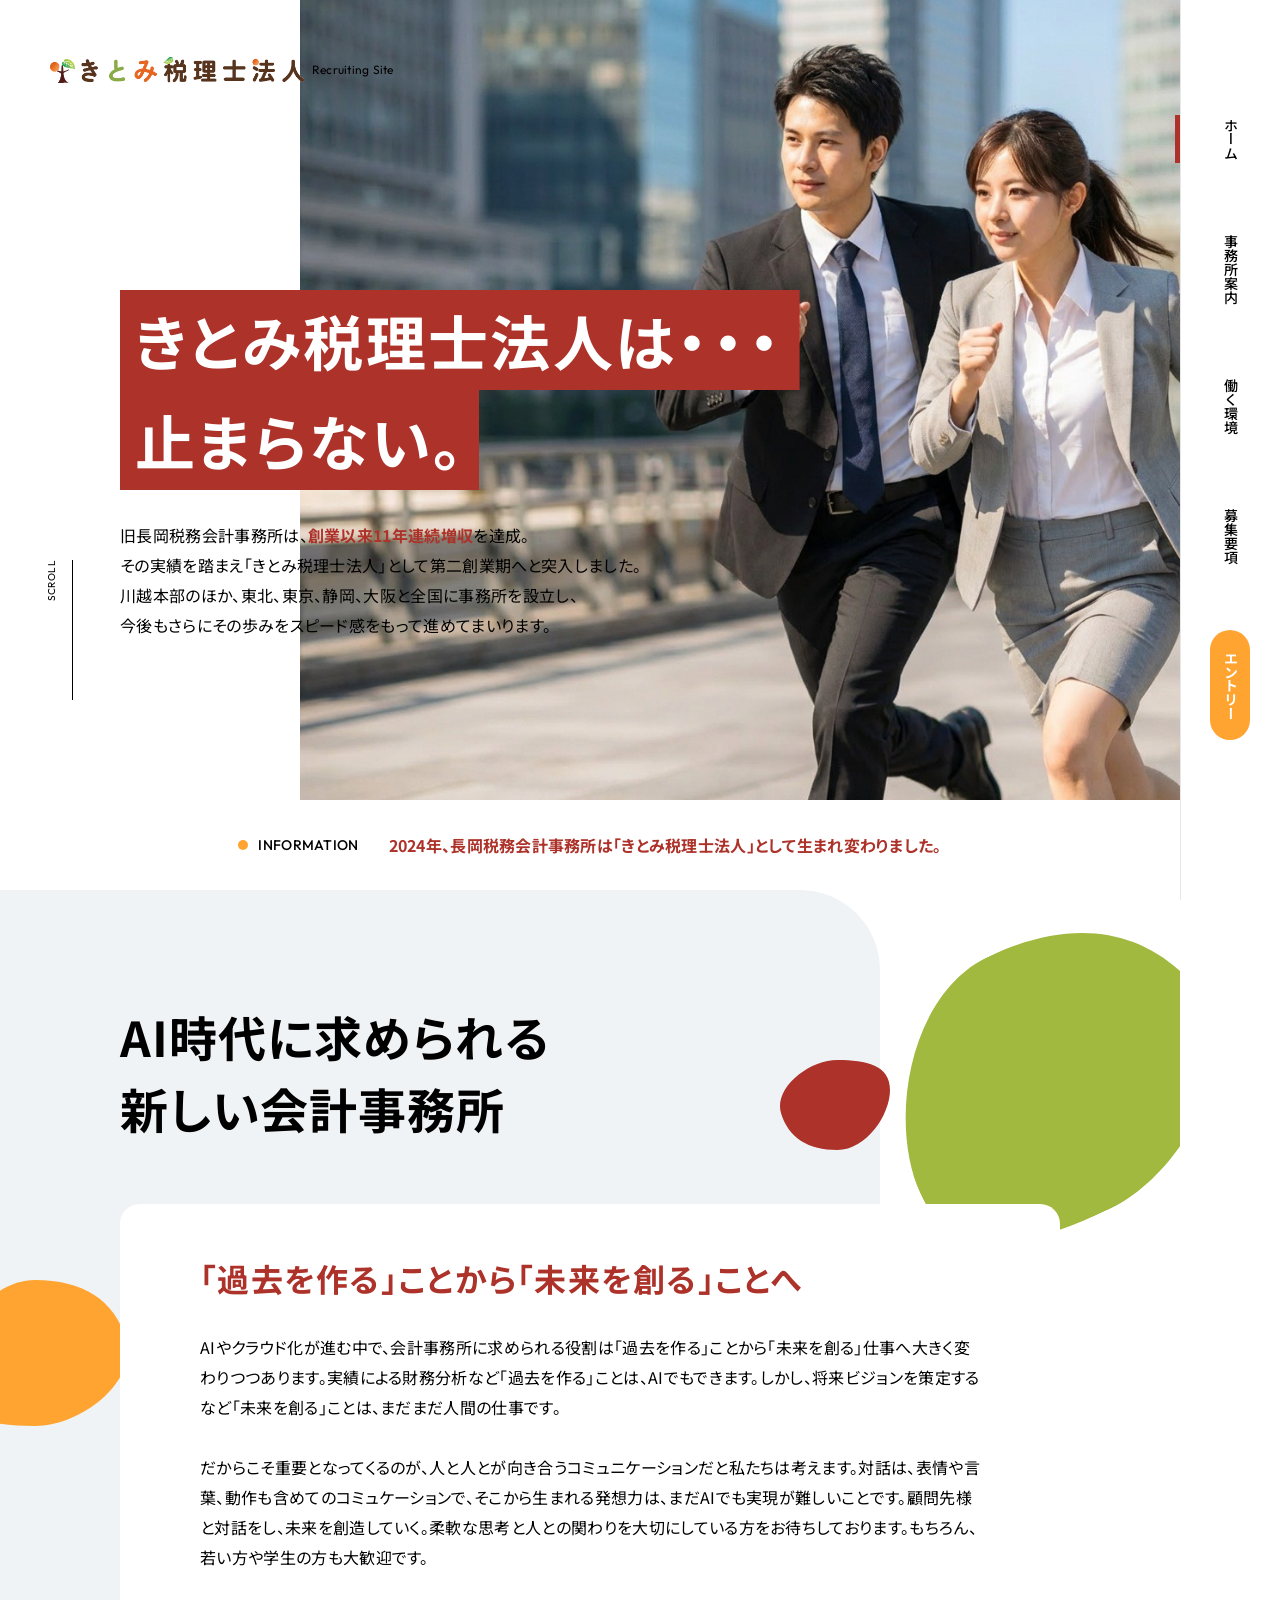
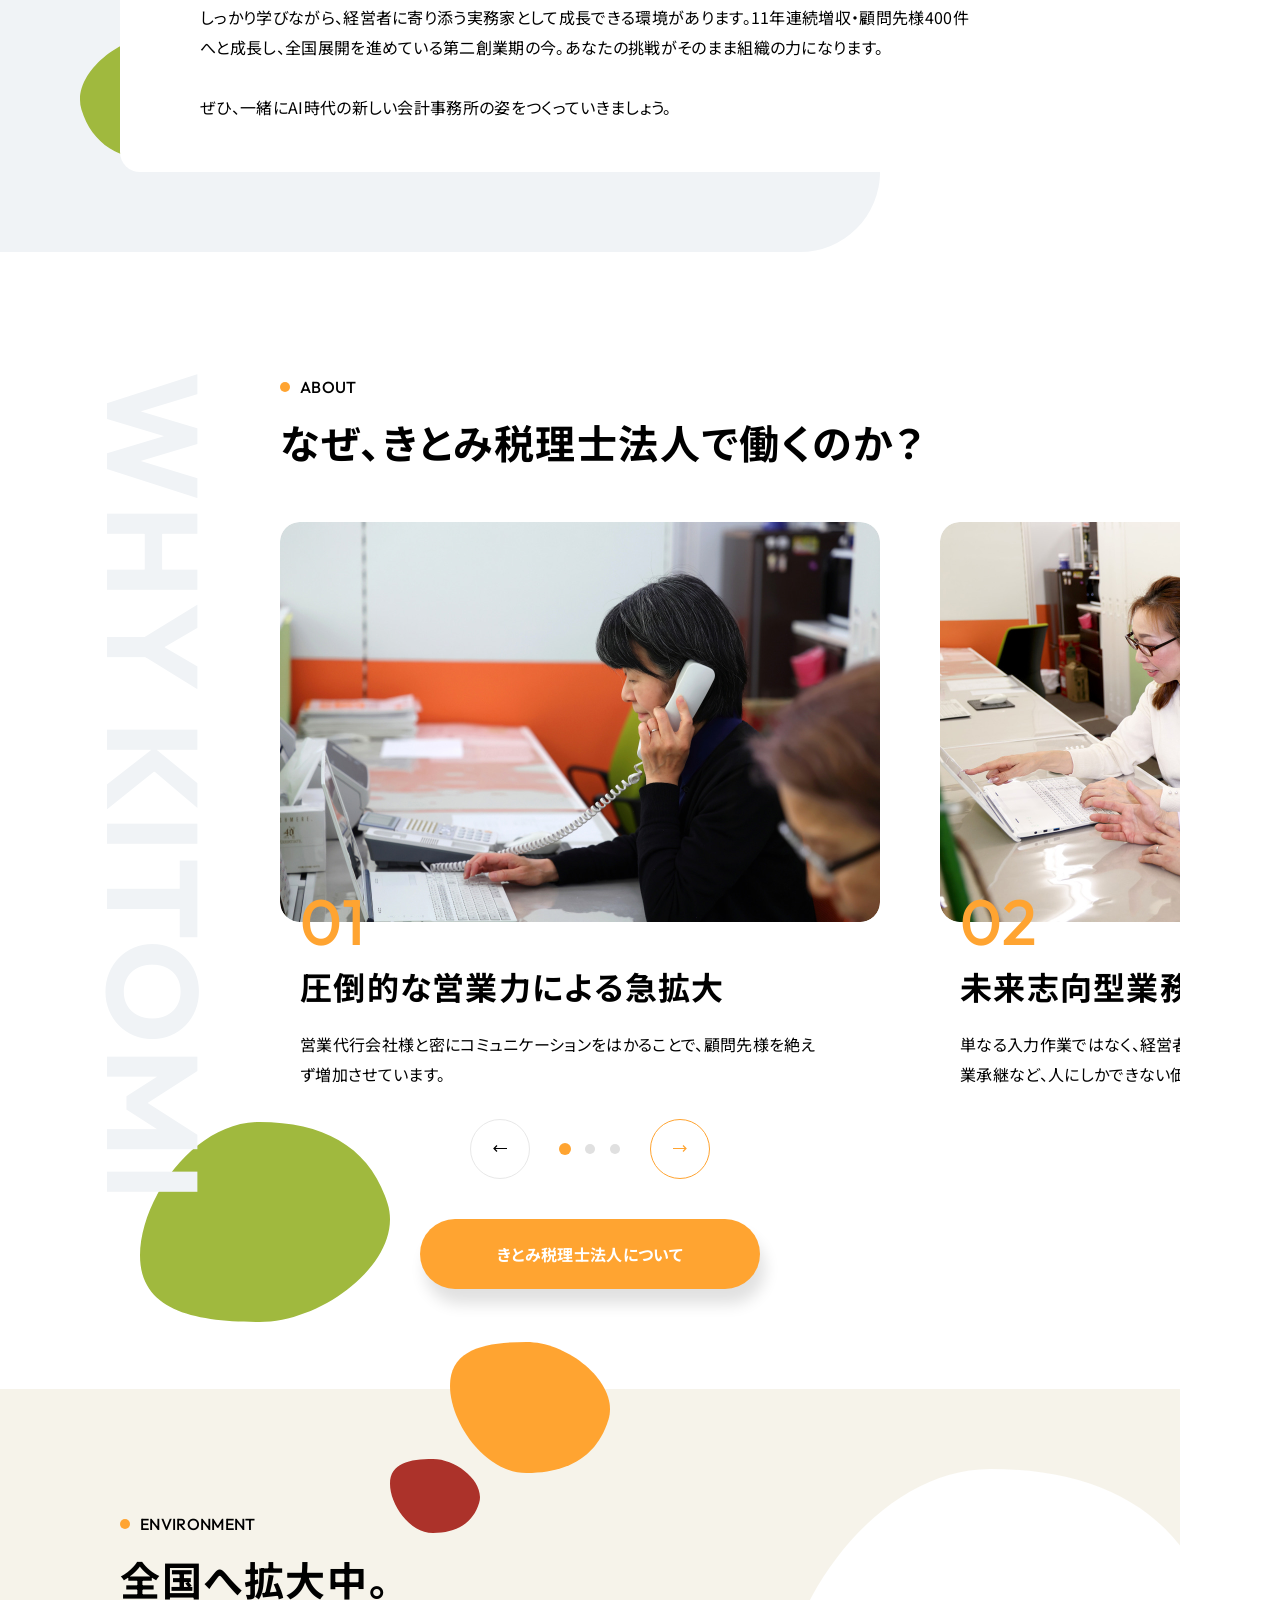
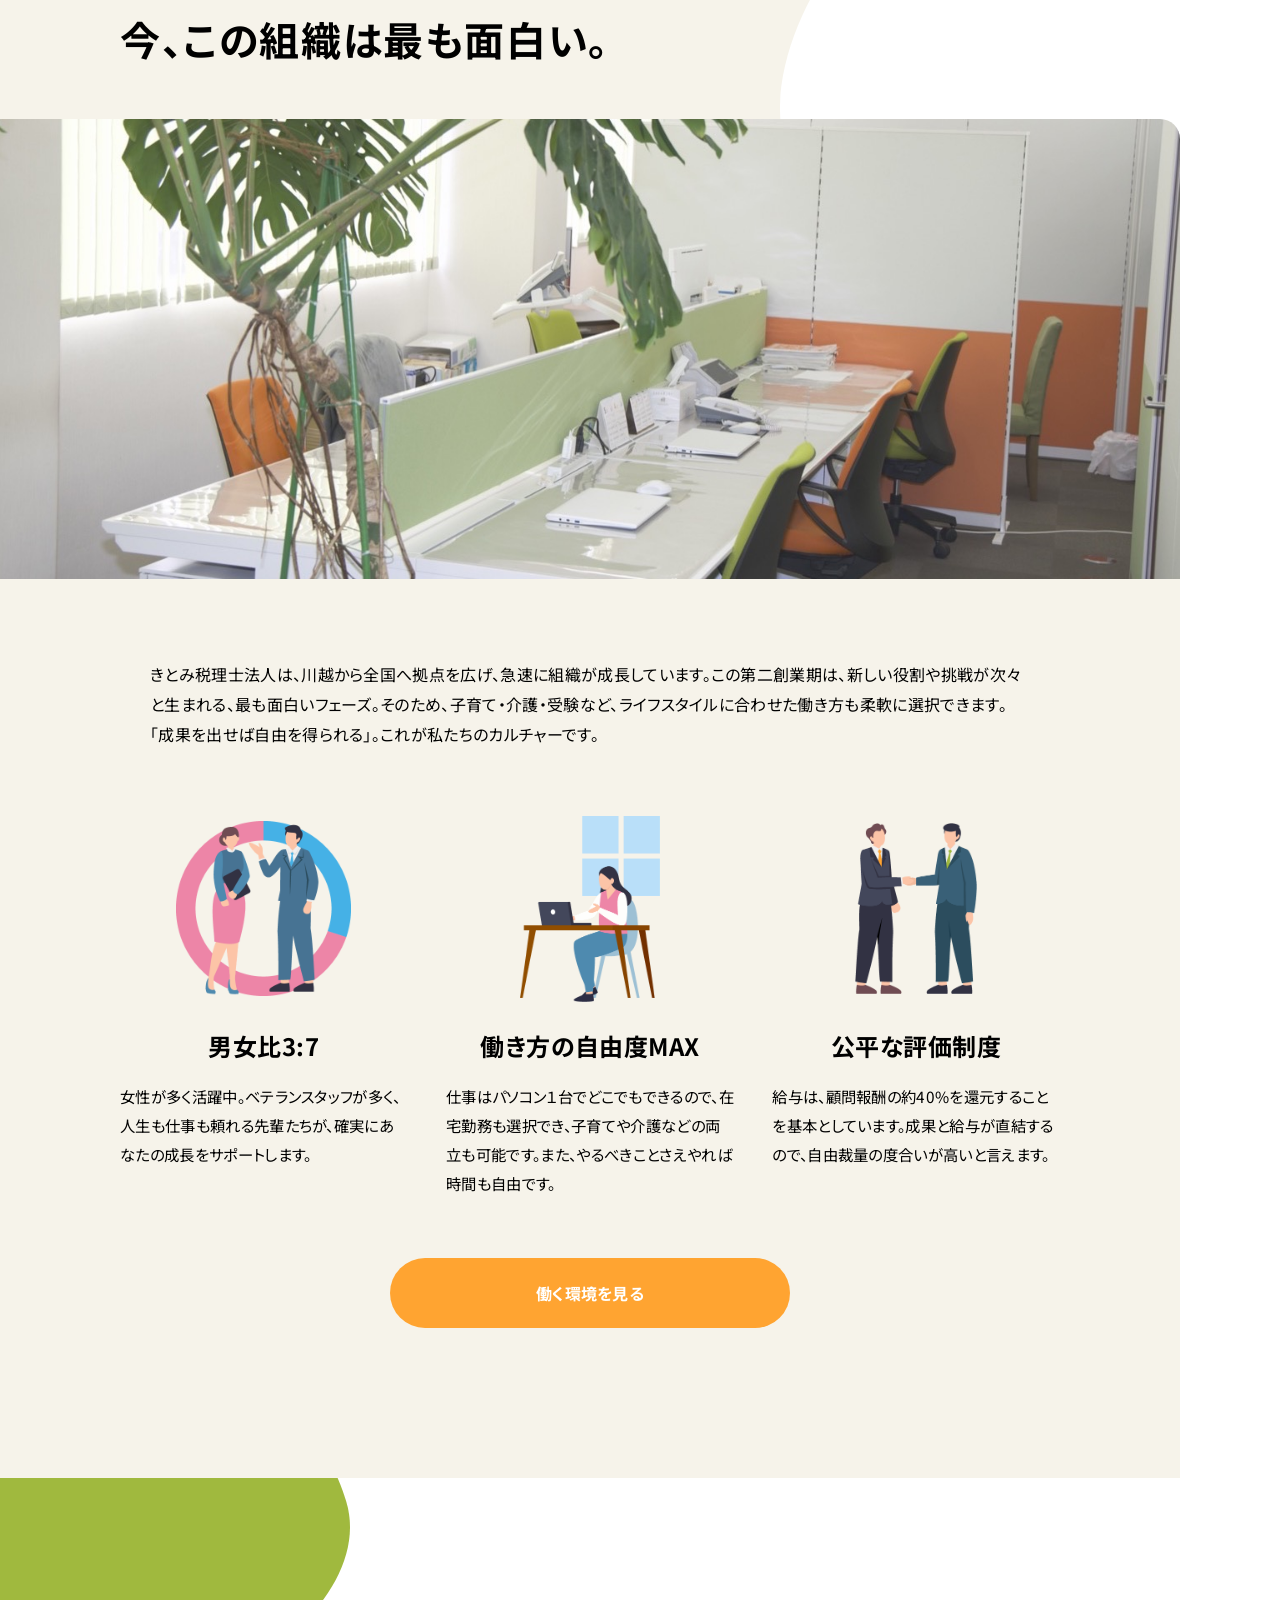
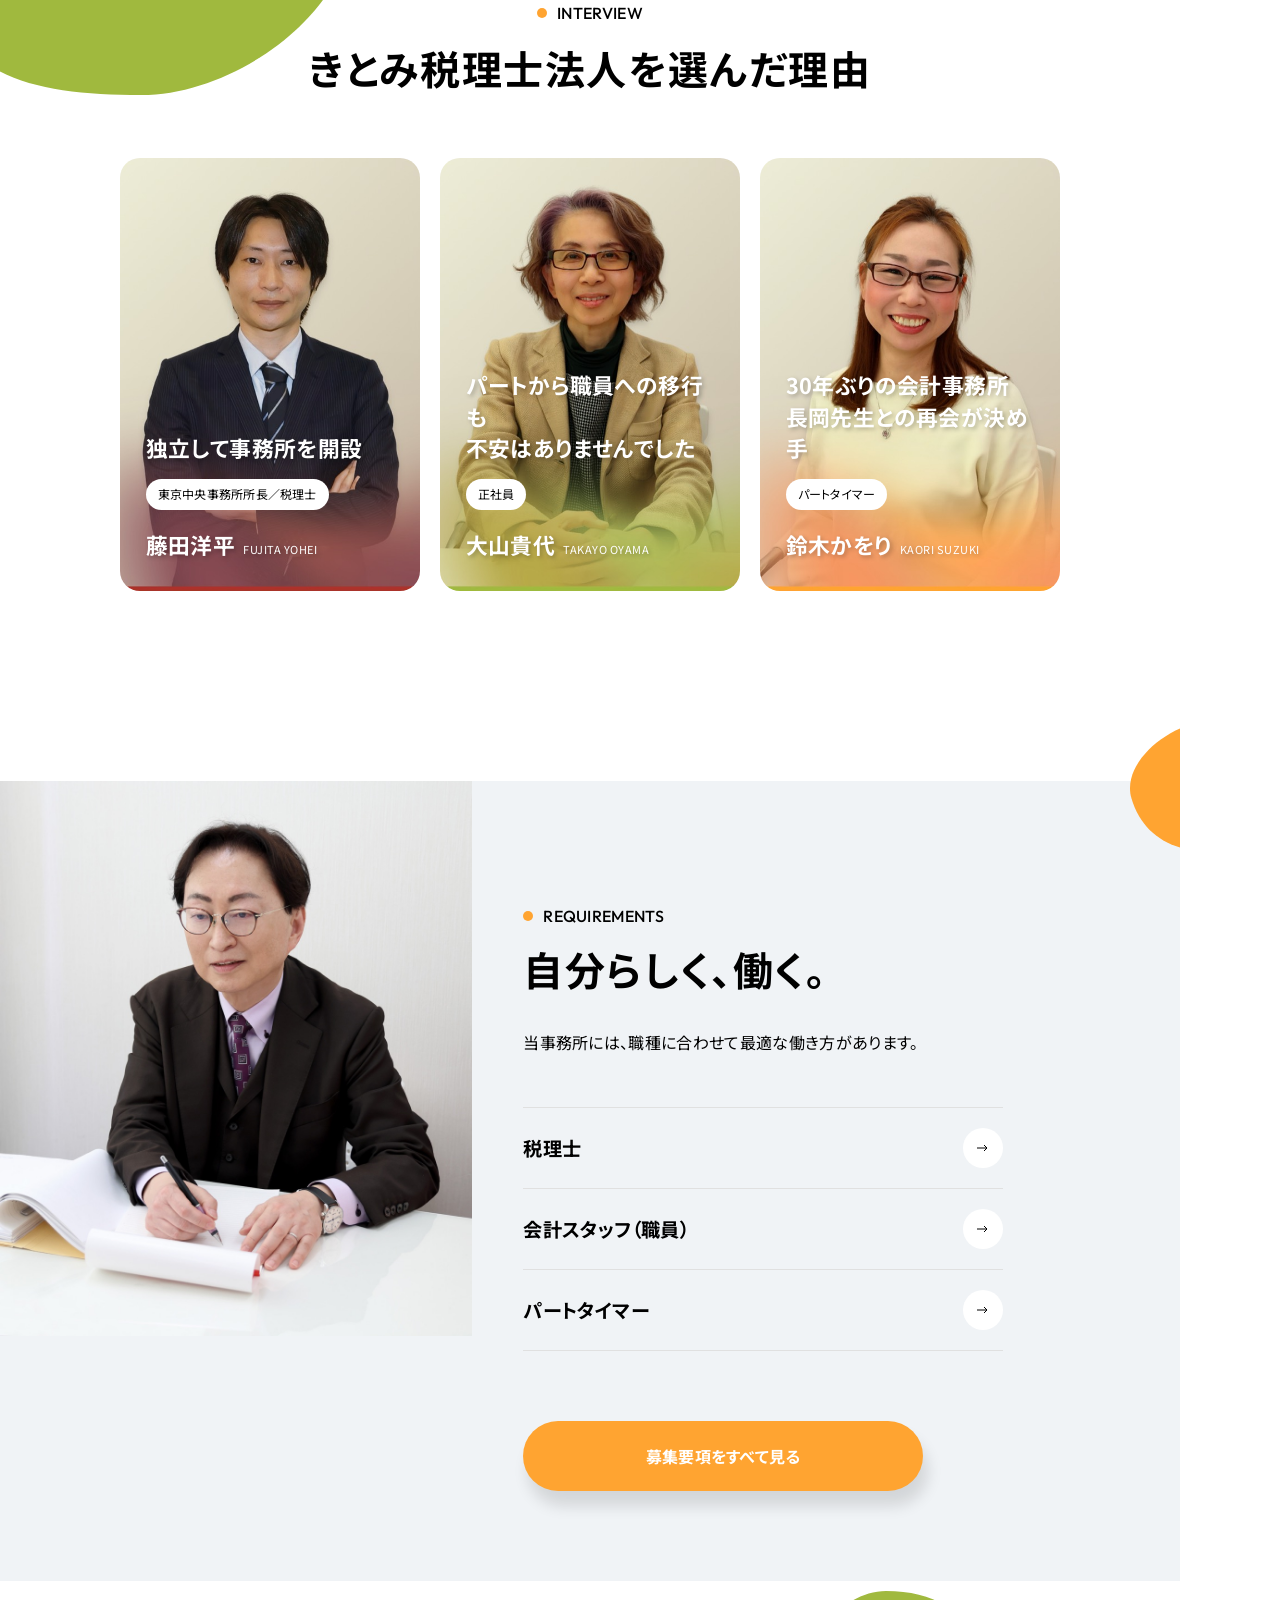
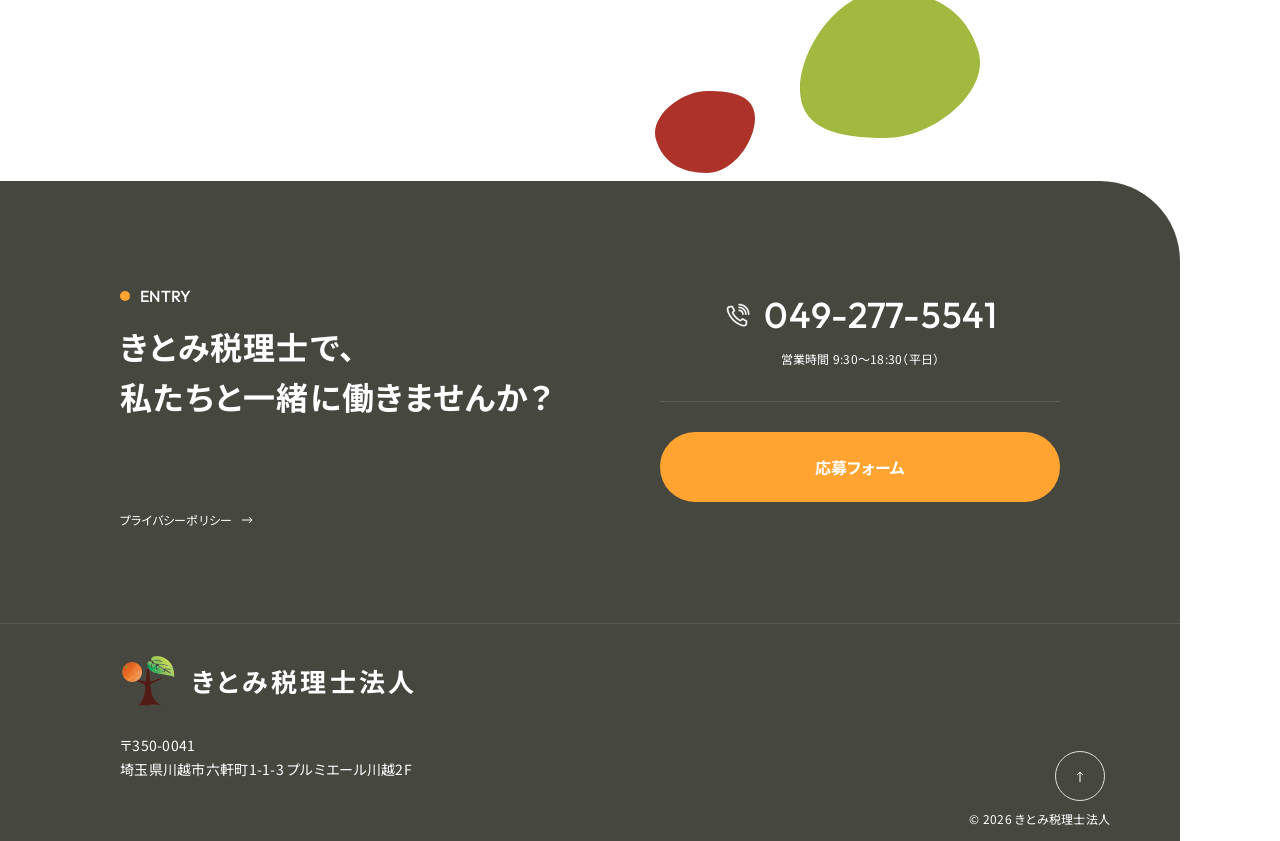
==== commit d5844bd5: "インタビュー03ラベルを本文と一致/フッター著作権をきとみ税理士法人に/スライダーのスワイプ方向を自然方向へ修正" ====
--- a/index.html
+++ b/index.html
@@ -4,7 +4,20 @@
   <meta charset="UTF-8">
   <meta name="viewport" content="width=device-width, initial-scale=1.0">
   <title>きとみ税理士法人 採用サイト | AI時代に求められる新しい会計事務所</title>
-  <meta name="description" content="きとみ税理士法人は止まらない。11年連続増収、川越から全国へ拡大中。税理士・会計スタッフを募集しています。">
+  <meta name="description" content="きとみ税理士法人の採用サイト。11年連続増収・顧問先400件、川越から全国へ拡大中。AI時代に「未来を創る」会計事務所で、税理士・会計スタッフ・パートを募集。在宅勤務OK、成果が自由につながる働き方を実現できます。">
+  <!-- OGP / Twitter Card -->
+  <meta property="og:type" content="website">
+  <meta property="og:site_name" content="きとみ税理士法人 採用サイト">
+  <meta property="og:title" content="きとみ税理士法人 採用サイト | AI時代に求められる新しい会計事務所">
+  <meta property="og:description" content="きとみ税理士法人の採用サイト。11年連続増収・顧問先400件、川越から全国へ拡大中。AI時代に「未来を創る」会計事務所で、税理士・会計スタッフ・パートを募集。在宅勤務OK、成果が自由につながる働き方を実現できます。">
+  <meta property="og:url" content="https://recruit.kitomi-tax.com/">
+  <meta property="og:image" content="https://recruit.kitomi-tax.com/images/common/ogp.jpg">
+  <meta property="og:image:width" content="1200">
+  <meta property="og:image:height" content="744">
+  <meta name="twitter:card" content="summary_large_image">
+  <meta name="twitter:title" content="きとみ税理士法人 採用サイト | AI時代に求められる新しい会計事務所">
+  <meta name="twitter:description" content="きとみ税理士法人の採用サイト。11年連続増収・顧問先400件、川越から全国へ拡大中。AI時代に「未来を創る」会計事務所で、税理士・会計スタッフ・パートを募集。在宅勤務OK、成果が自由につながる働き方を実現できます。">
+  <meta name="twitter:image" content="https://recruit.kitomi-tax.com/images/common/ogp.jpg">
   <link rel="preconnect" href="https://fonts.googleapis.com">
   <link rel="preconnect" href="https://fonts.gstatic.com" crossorigin>
   <link href="https://fonts.googleapis.com/css2?family=Noto+Sans+JP:wght@400;500;700&family=Outfit:wght@400;500;700&display=swap" rel="stylesheet">
@@ -12,6 +25,9 @@
   <link rel="stylesheet" href="css/variables.css">
   <link rel="stylesheet" href="css/common.css">
   <link rel="stylesheet" href="css/pages/home.css">
+  <link rel="icon" type="image/png" sizes="32x32" href="images/common/favicon-32.png">
+  <link rel="icon" type="image/png" sizes="512x512" href="images/common/favicon-512.png">
+  <link rel="apple-touch-icon" href="images/common/favicon-180.png">
 </head>
 <body>
   <div id="header-placeholder"></div>
@@ -259,8 +275,8 @@
             </div>
             <div class="interview-card__txt">
               <div class="interview-card__labels">
-                <span class="interview-card__label">子育てや介護と両立できる</span>
-                <span class="interview-card__label">それが決め手でした</span>
+                <span class="interview-card__label">30年ぶりの会計事務所</span>
+                <span class="interview-card__label">長岡先生との再会が決め手</span>
               </div>
               <span class="interview-card__role">パートタイマー</span>
               <p class="interview-card__name">鈴木かをり<span class="interview-card__name-en">KAORI SUZUKI</span></p>
--- a/css/common.css
+++ b/css/common.css
@@ -514,6 +514,25 @@
 
 .side-nav__overlay.is-open {
   opacity: 1;
+}
+
+/* ==========================================================================
+   Narrow desktop: 右サイドレールの文字を縮小 (1024〜1279px)
+   ========================================================================== */
+
+@media (min-width: 1024px) and (max-width: 1279px) {
+  .side-nav__list {
+    gap: 36px;
+  }
+
+  .side-nav__link {
+    font-size: 12px;
+    padding: 6px 10px;
+  }
+
+  .side-nav__entry-link {
+    font-size: 12px;
+  }
 }
 
 /* ==========================================================================
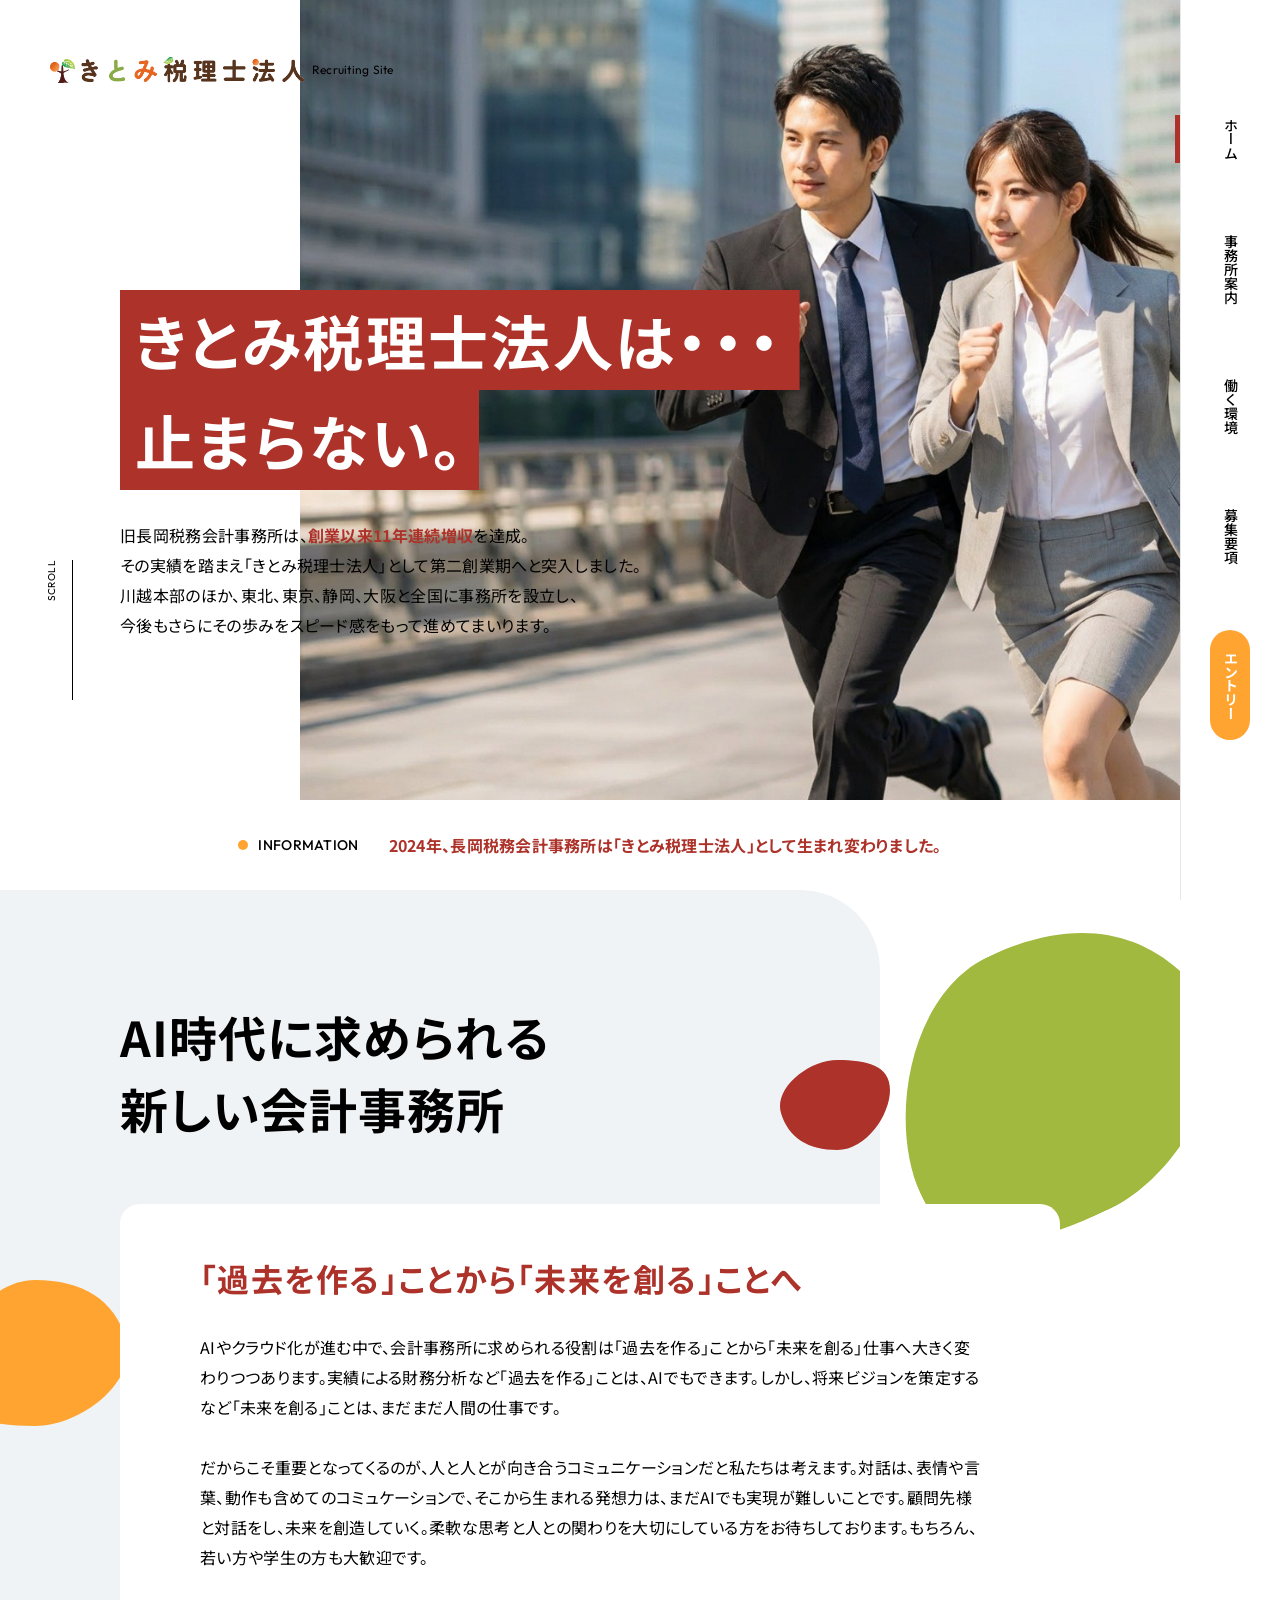
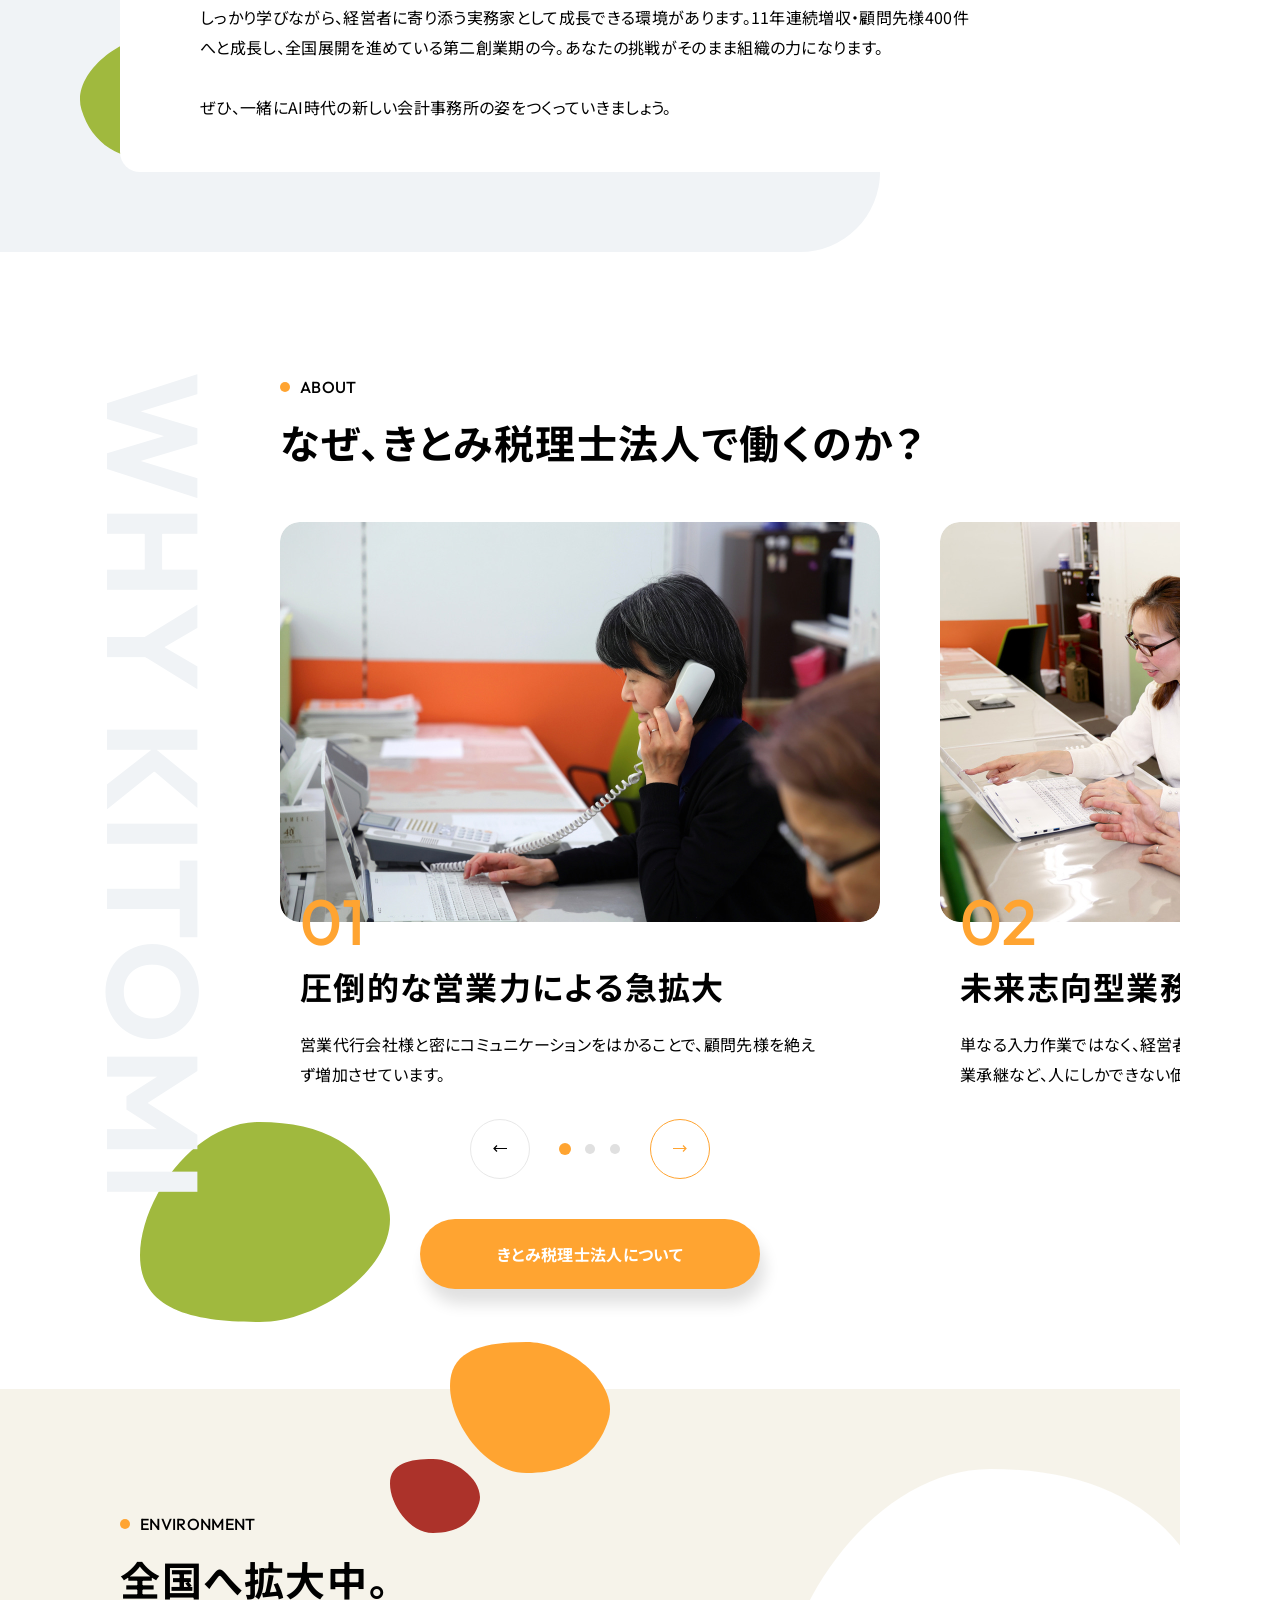
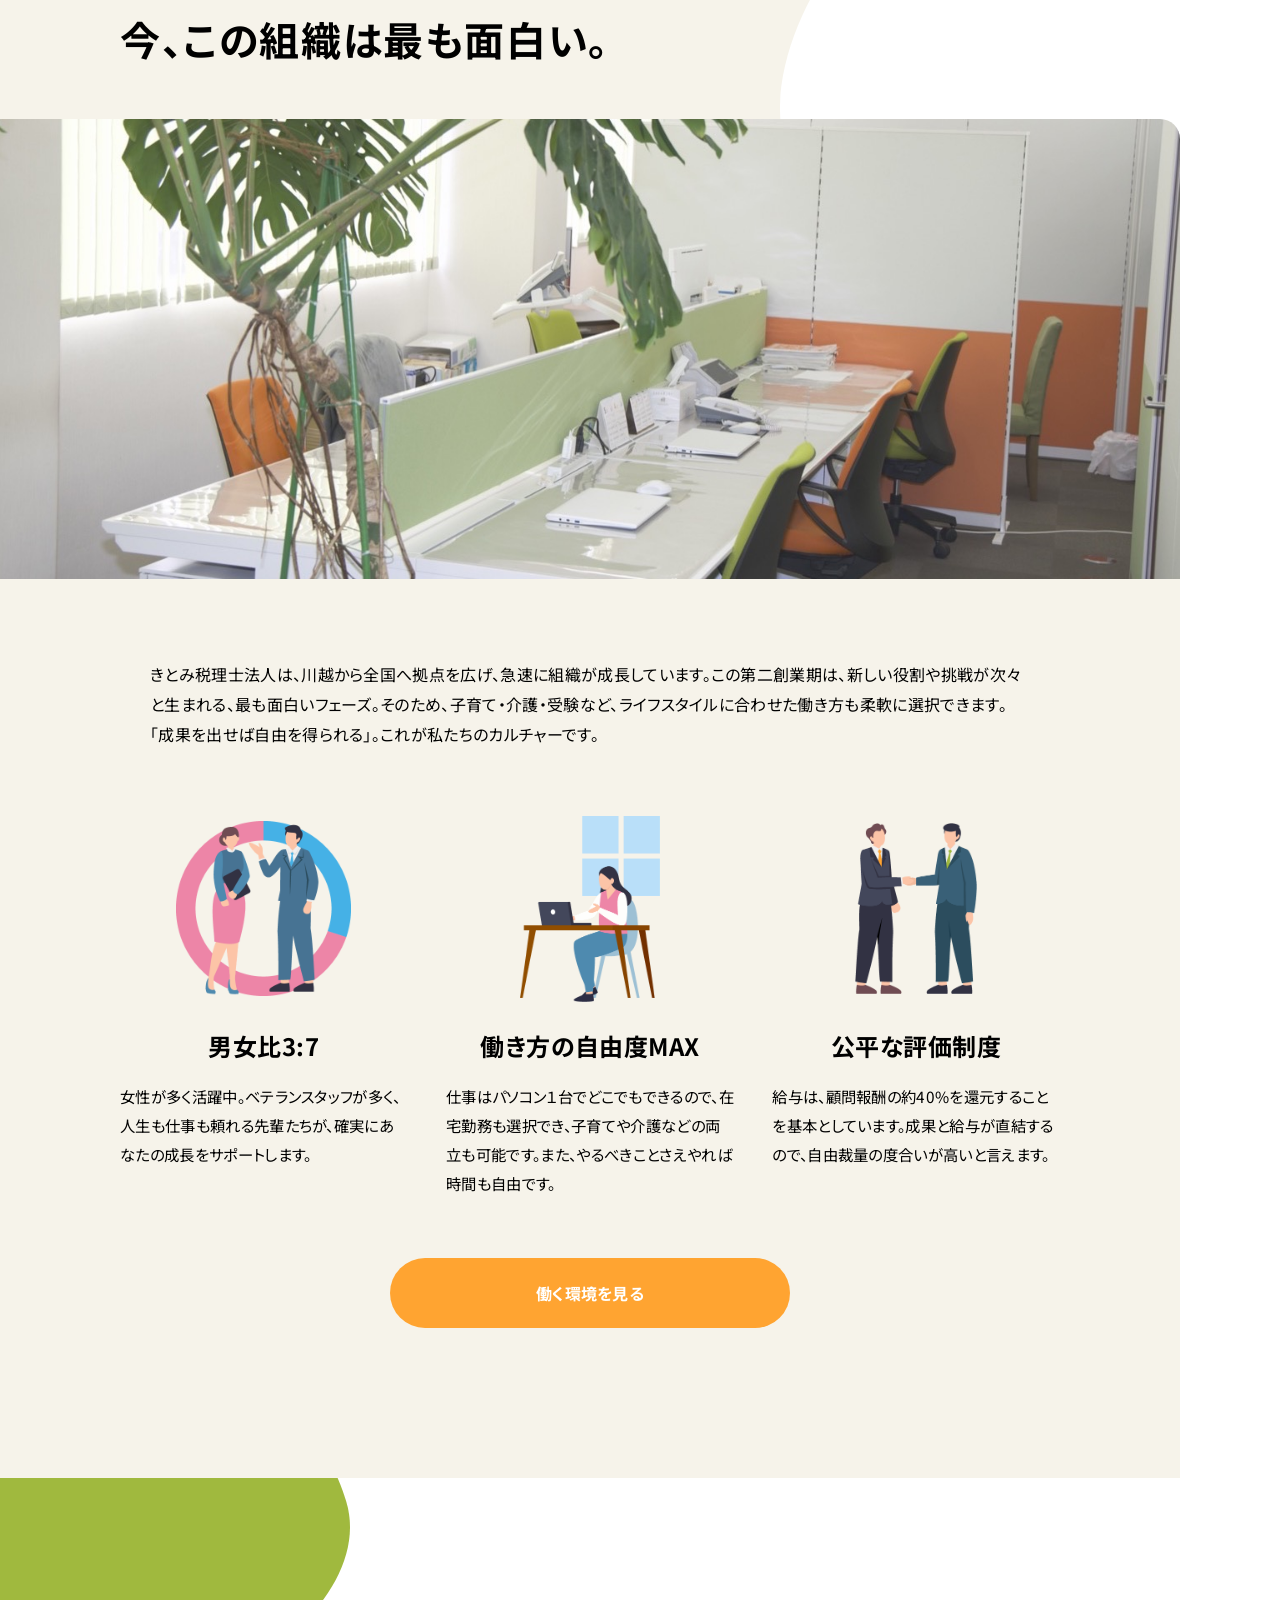
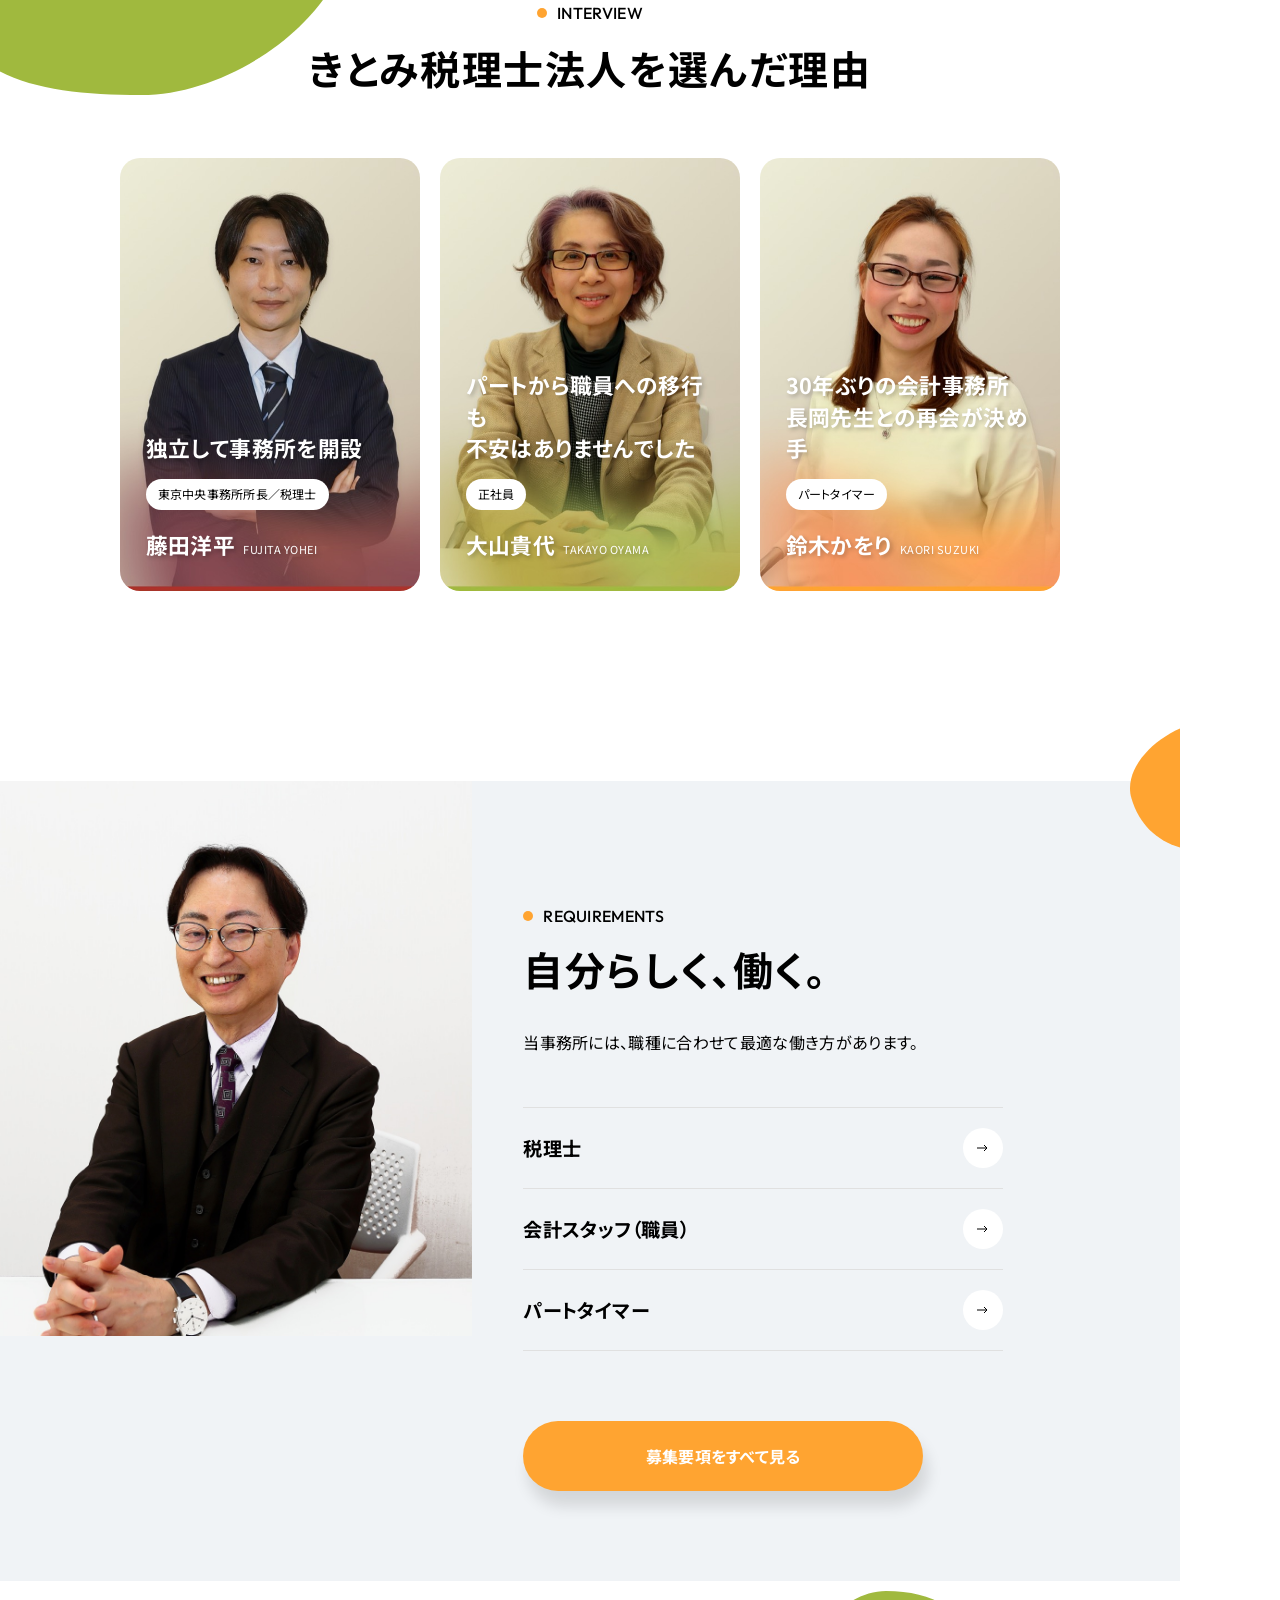
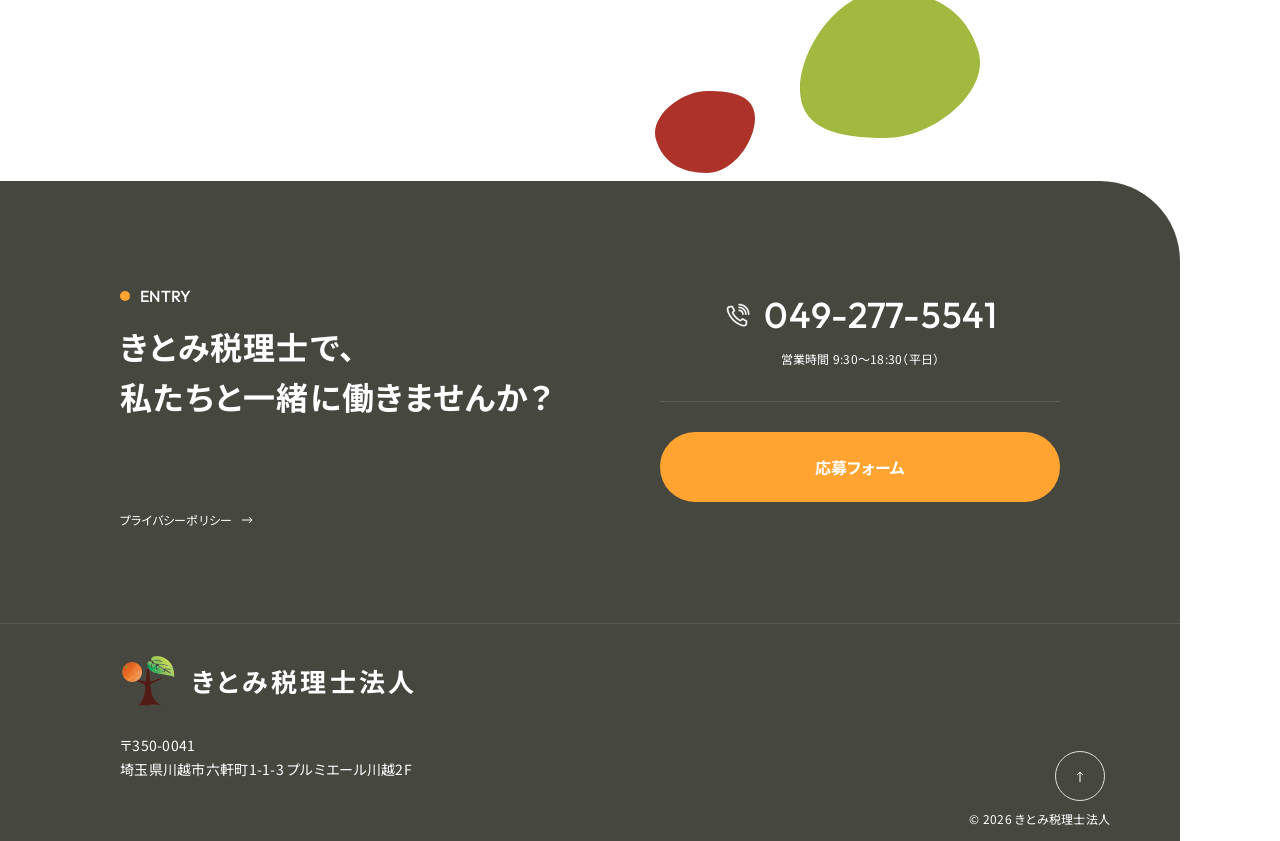
==== commit be6b1327: "INTERVIEW01（藤田洋平）に学歴を追記 青山学院大学 経済学部 経済学科 卒 をプロフィールに追加。 本文はご提供のインタビュー原稿どおりで変更なし。  Co-Authored-By: Cla" ====
--- a/index.html
+++ b/index.html
@@ -381,7 +381,7 @@
               藤田洋平
               <span class="interview-popup__name-en">FUJITA YOHEI</span>
             </p>
-            <p class="interview-popup__lead">東京中央事務所 所長／税理士<br>法人・個人の税務顧問、相続、コンサルティングまで幅広く対応。</p>
+            <p class="interview-popup__lead">東京中央事務所 所長／税理士<br>青山学院大学 経済学部 経済学科 卒<br>法人・個人の税務顧問、相続、コンサルティングまで幅広く対応。</p>
           </div>
         </div>
 
